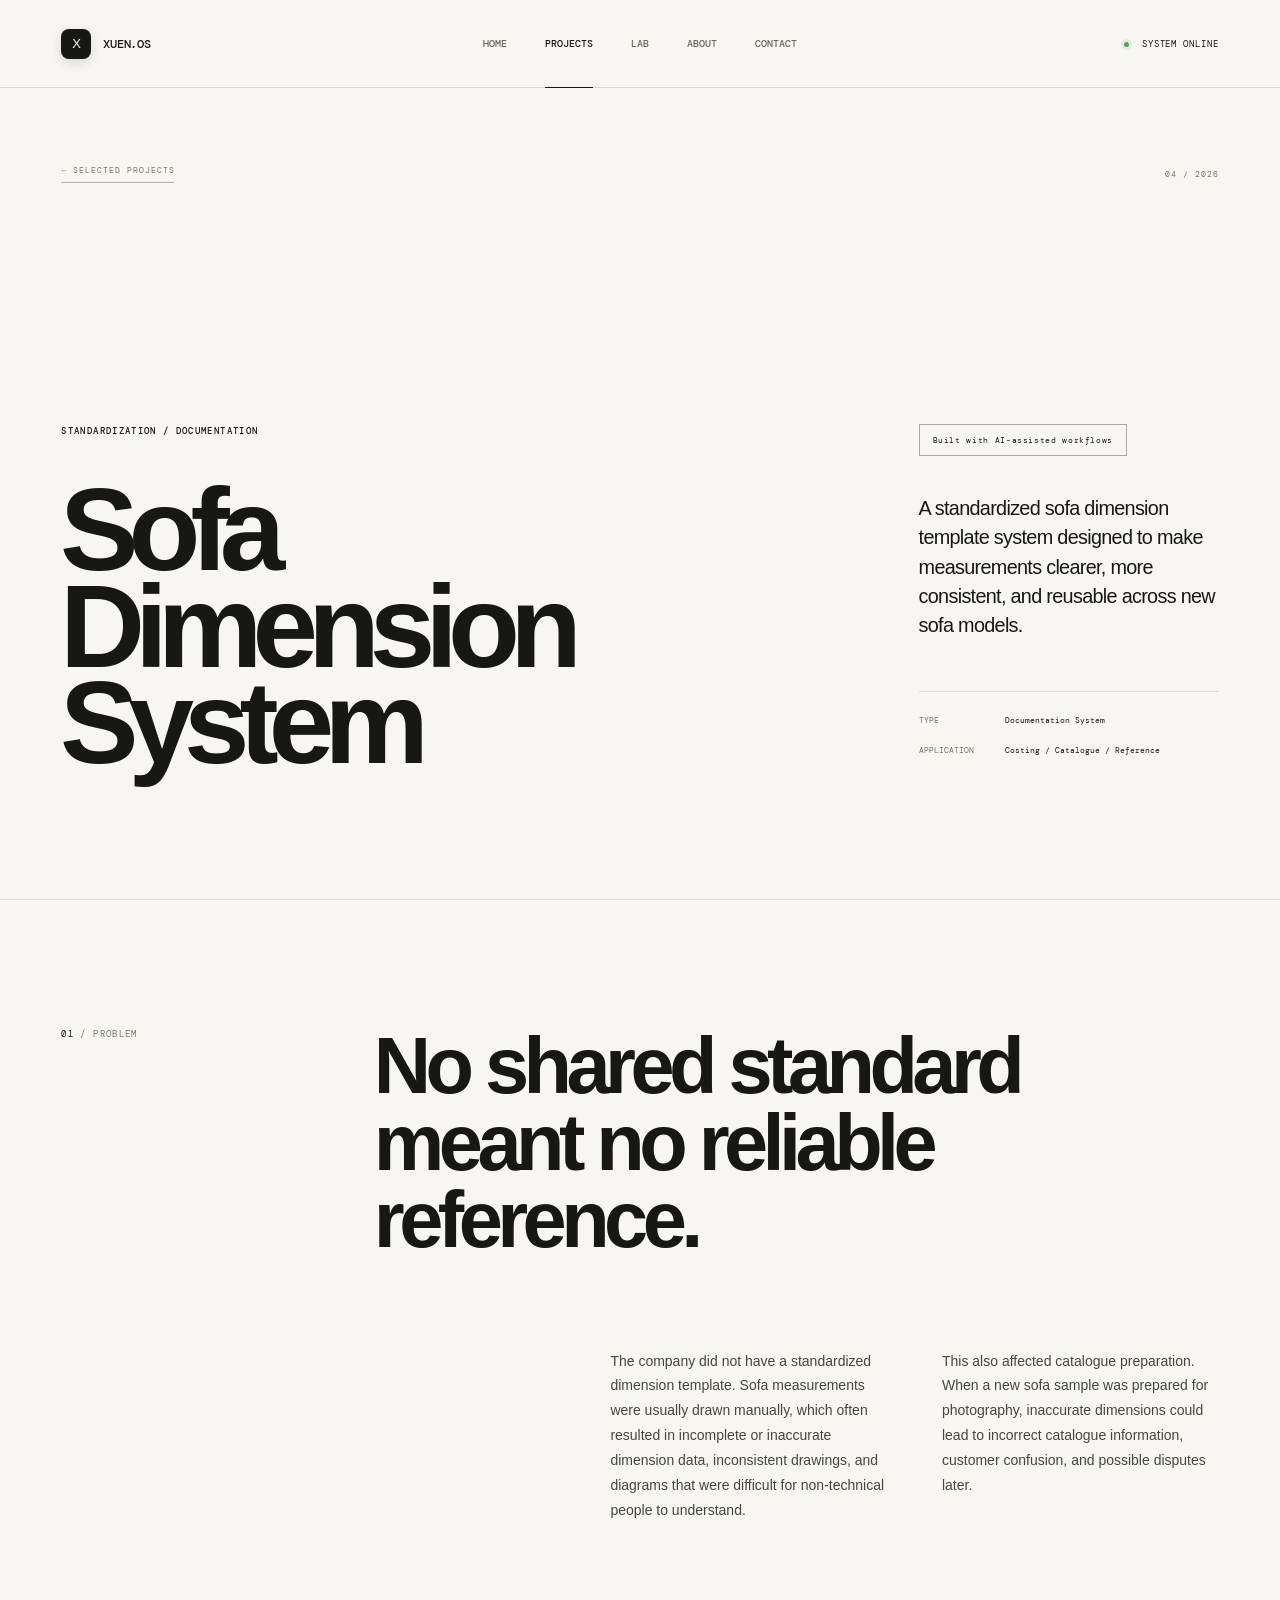
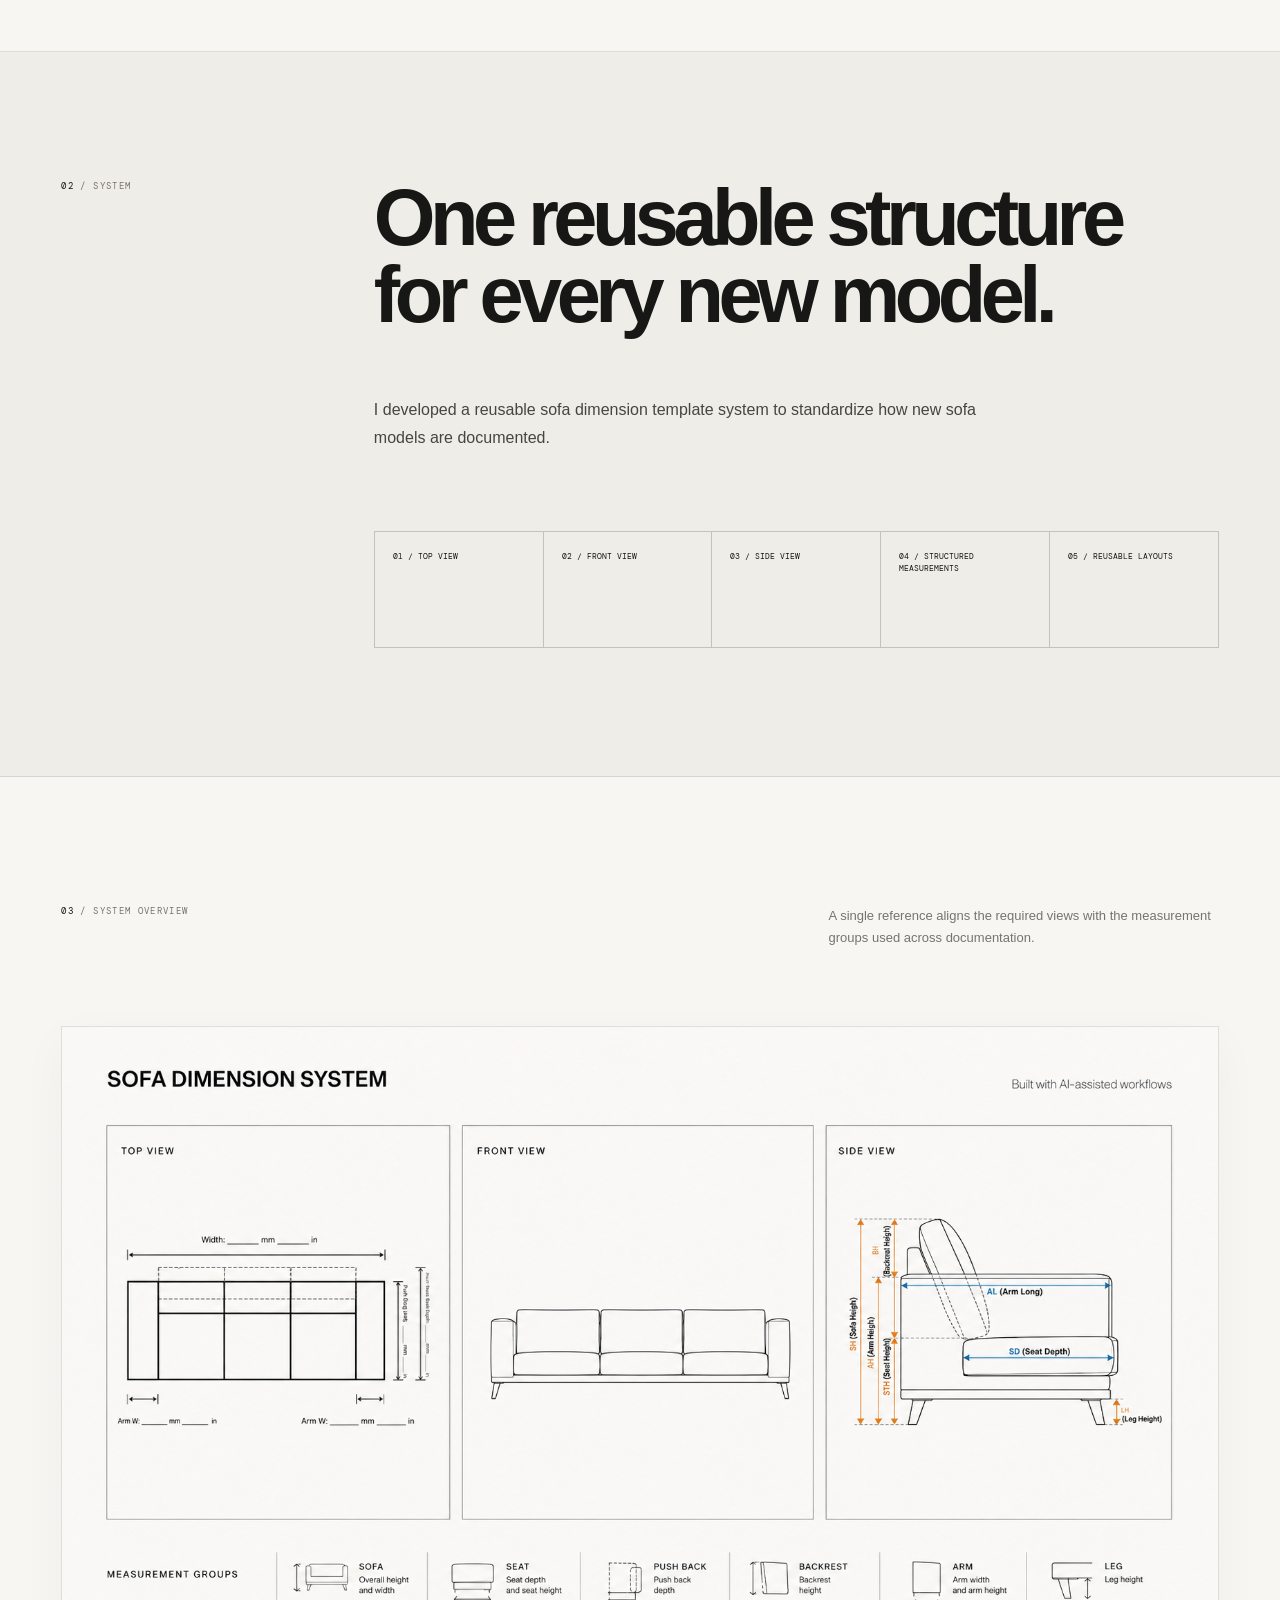
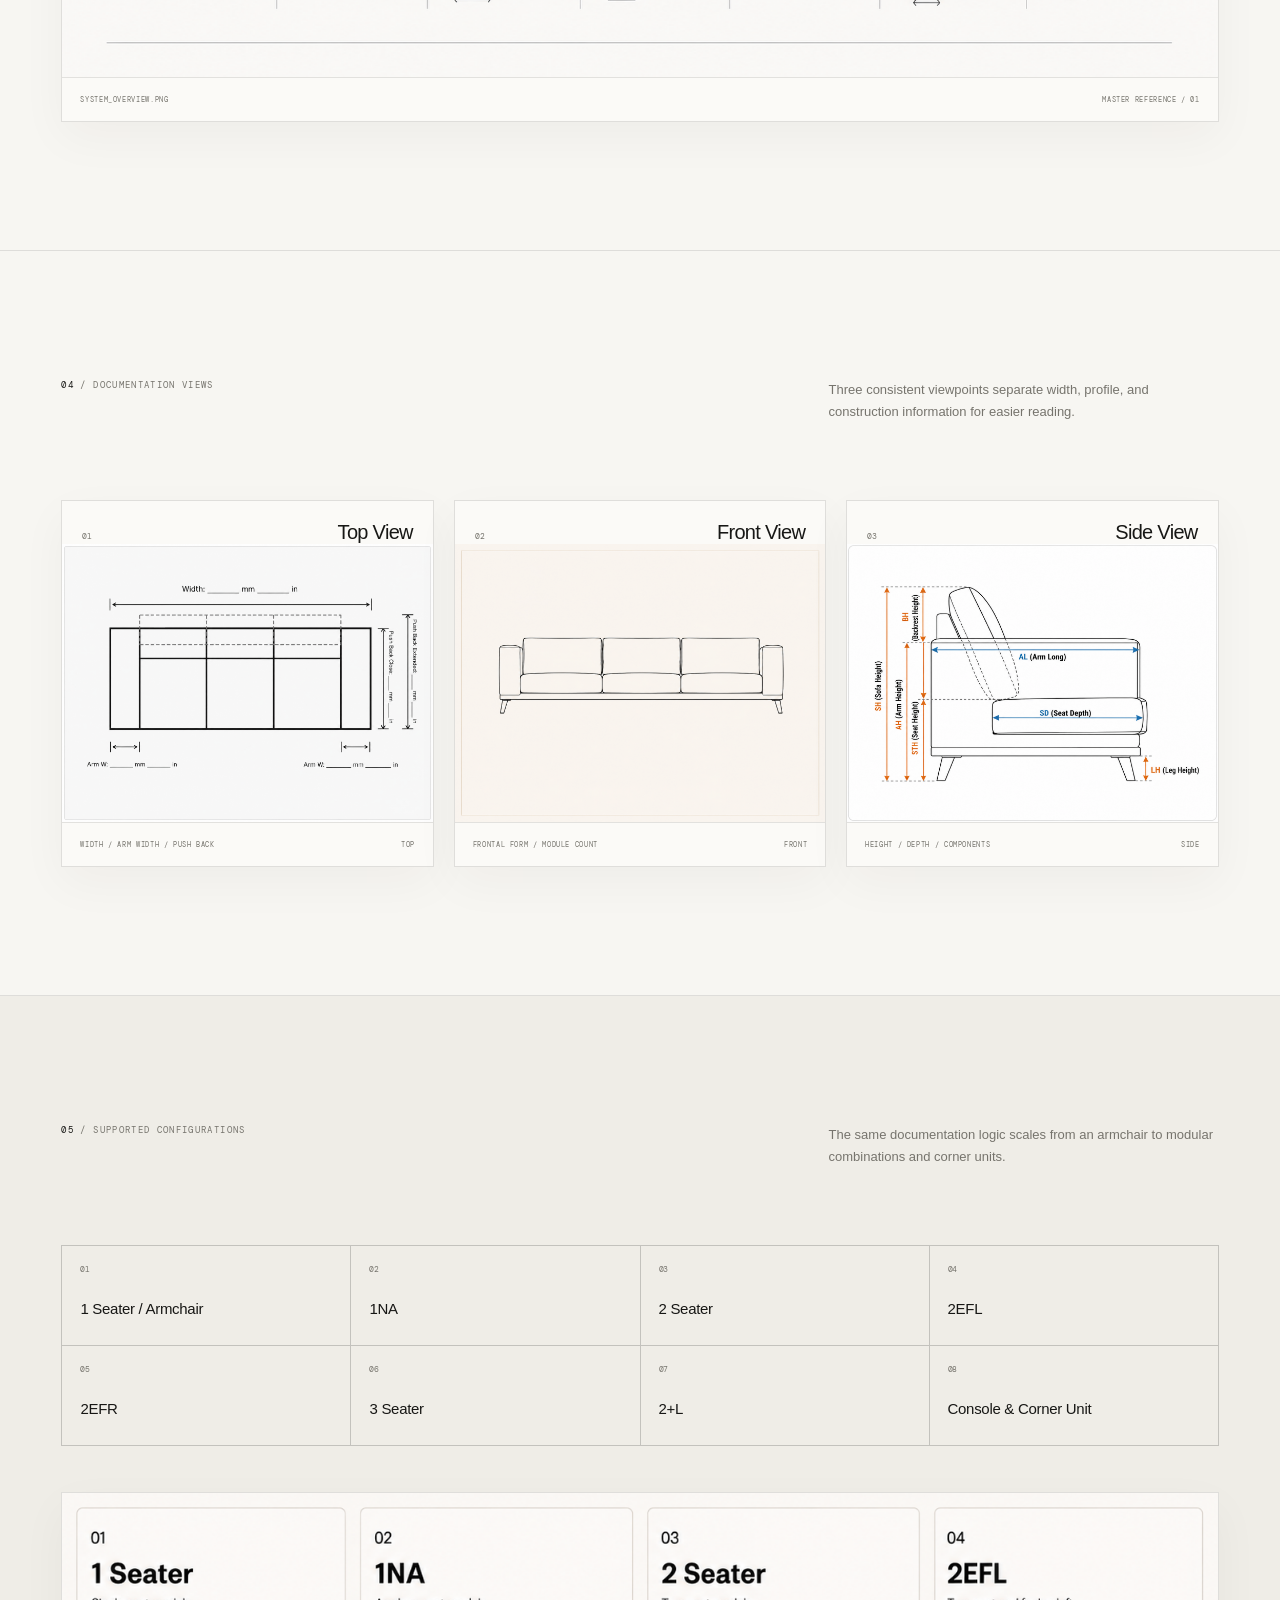
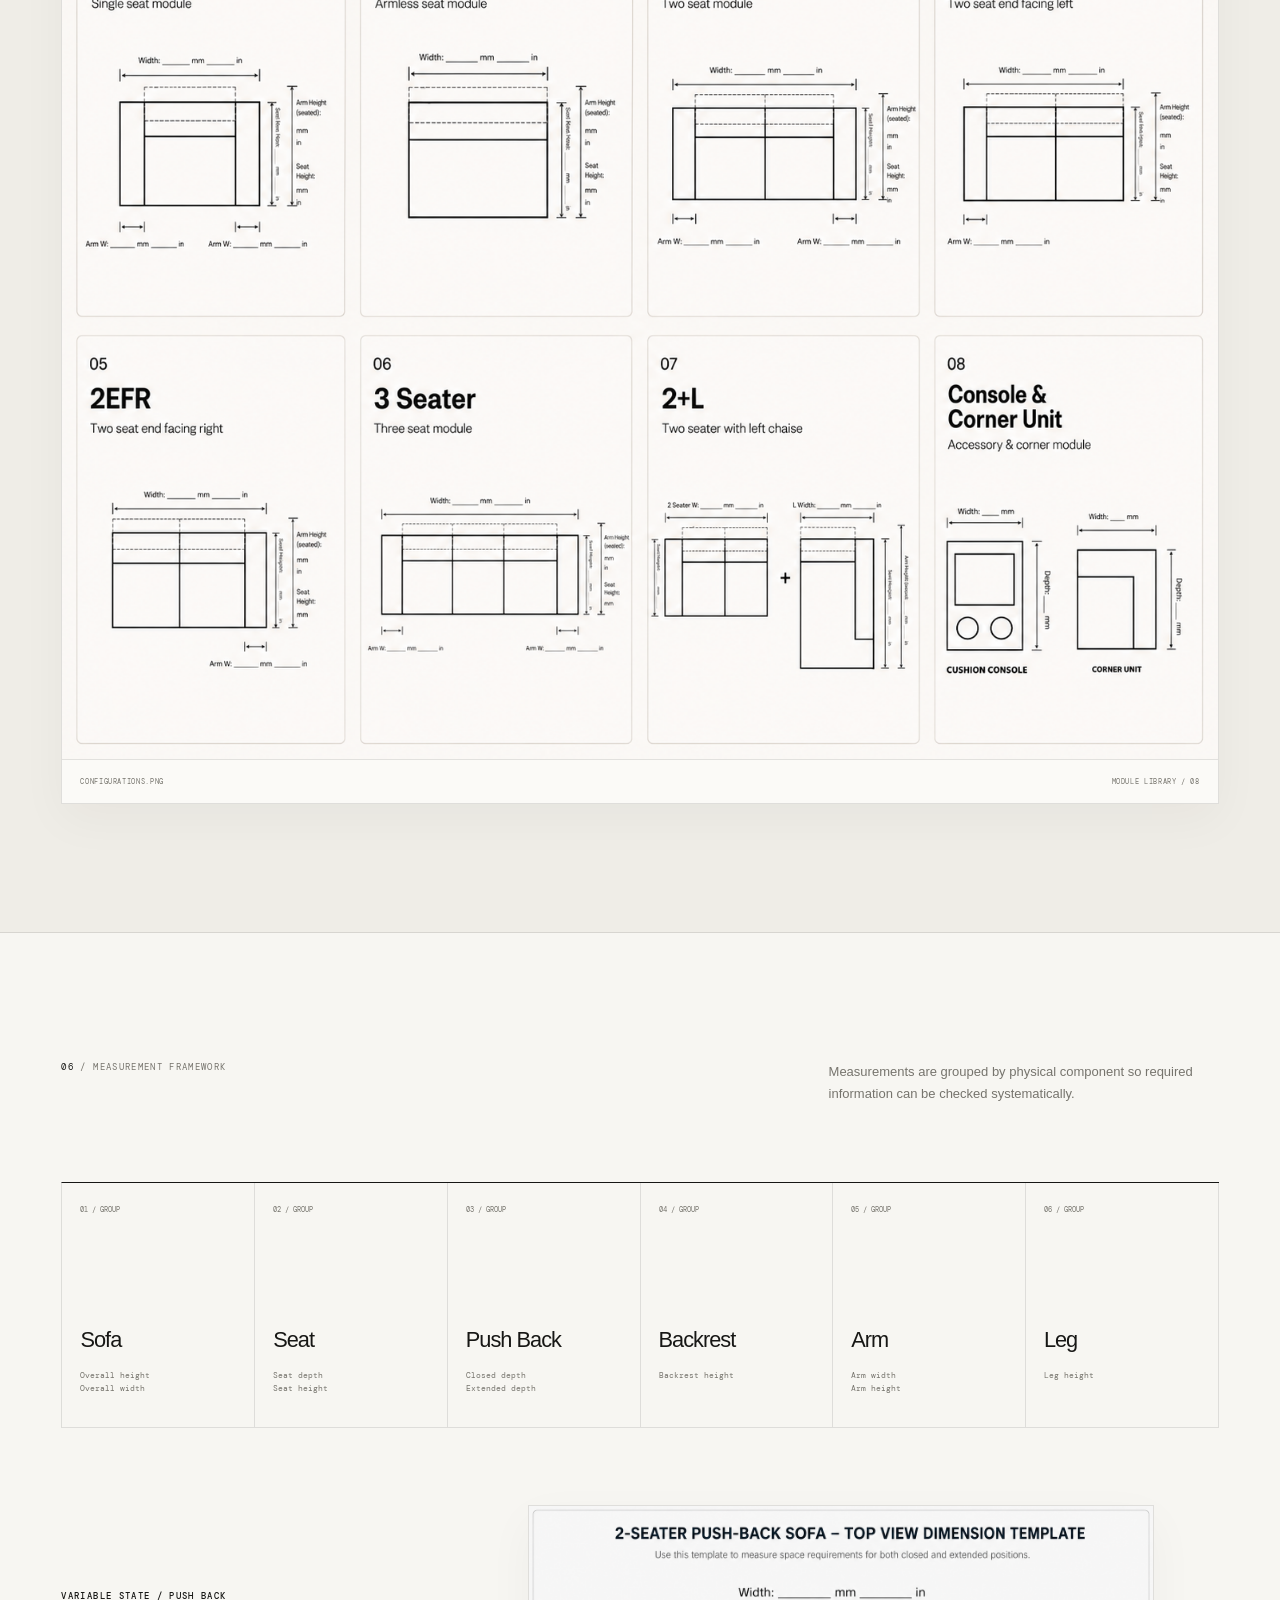
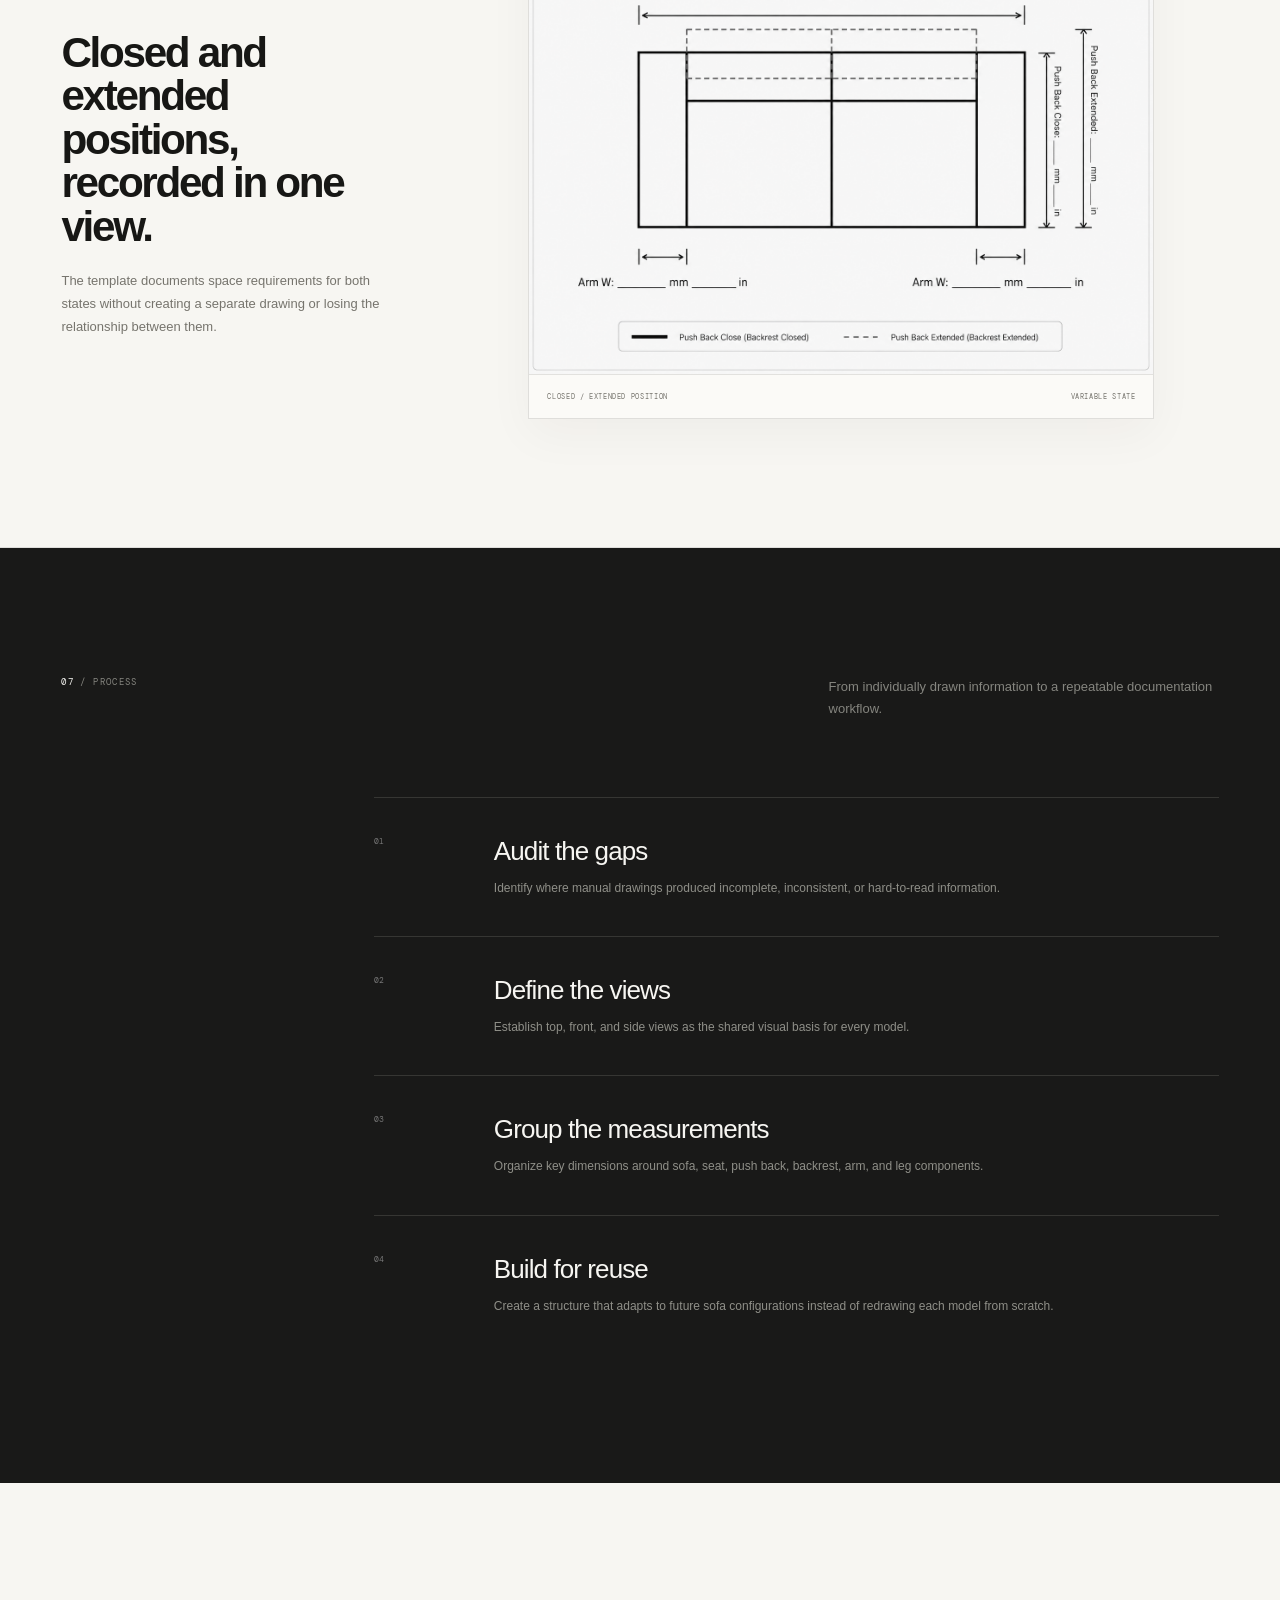
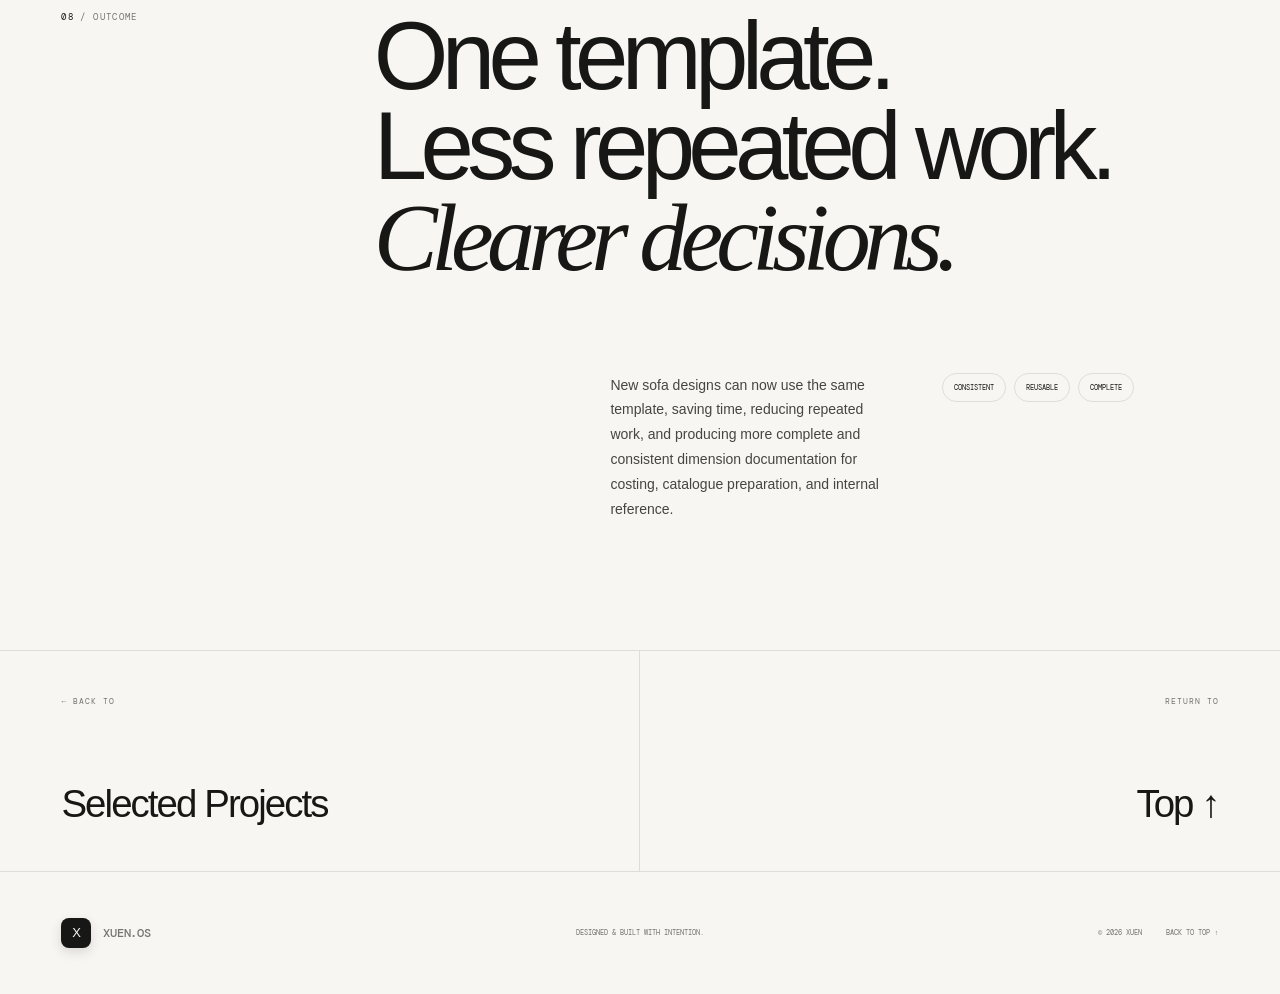
==== sofa-dimension-system.html @ e0b47b75 "Add Sofa Dimension System case study" ====
<!DOCTYPE html>
<html lang="en">
<head>
  <meta charset="UTF-8">
  <meta name="viewport" content="width=device-width, initial-scale=1.0">
  <meta name="description" content="Sofa Dimension System — a standardized, reusable documentation system for sofa measurements.">
  <meta name="theme-color" content="#f2f1ed">
  <title>Sofa Dimension System — XUEN.OS</title>
  <link rel="stylesheet" href="style.css">
</head>
<body>
  <div class="boot-screen" aria-hidden="true">
    <div class="boot-mark">X</div>
    <div class="boot-line"><span></span></div>
  </div>

  <header class="site-header">
    <a class="logo" href="index.html#home" aria-label="XUEN.OS home">
      <span class="logo-glyph">X</span><span>XUEN.OS</span>
    </a>
    <nav class="desktop-nav" aria-label="Primary navigation">
      <a href="index.html#home">Home</a>
      <a class="active" href="index.html#projects">Projects</a>
      <a href="index.html#lab">Lab</a>
      <a href="index.html#about">About</a>
      <a href="index.html#contact">Contact</a>
    </nav>
    <div class="header-status"><span class="status-dot"></span> SYSTEM ONLINE</div>
    <button class="menu-toggle" type="button" aria-expanded="false" aria-controls="mobile-nav">Menu</button>
  </header>

  <nav class="mobile-nav" id="mobile-nav" aria-label="Mobile navigation">
    <a href="index.html#home">Home</a><a href="index.html#projects">Projects</a><a href="index.html#lab">Lab</a><a href="index.html#about">About</a><a href="index.html#contact">Contact</a>
  </nav>

  <main class="case-study">
    <section class="case-hero" aria-labelledby="case-title">
      <div class="case-kicker reveal">
        <a href="index.html#projects">← SELECTED PROJECTS</a>
        <span>04 / 2026</span>
      </div>
      <div class="case-hero-grid">
        <div class="reveal">
          <p class="eyebrow">STANDARDIZATION / DOCUMENTATION</p>
          <h1 class="case-title" id="case-title">Sofa<br>Dimension<br>System</h1>
        </div>
        <div class="case-summary reveal">
          <p class="ai-label">Built with AI-assisted workflows</p>
          <p>A standardized sofa dimension template system designed to make measurements clearer, more consistent, and reusable across new sofa models.</p>
          <div class="case-meta">
            <span><b>TYPE</b>Documentation System</span>
            <span><b>APPLICATION</b>Costing / Catalogue / Reference</span>
          </div>
        </div>
      </div>
    </section>

    <section class="case-section case-text-section" id="problem">
      <div class="case-index reveal"><span>01</span> / PROBLEM</div>
      <div class="case-copy reveal">
        <h2>No shared standard meant no reliable reference.</h2>
        <div class="case-columns">
          <p>The company did not have a standardized dimension template. Sofa measurements were usually drawn manually, which often resulted in incomplete or inaccurate dimension data, inconsistent drawings, and diagrams that were difficult for non-technical people to understand.</p>
          <p>This also affected catalogue preparation. When a new sofa sample was prepared for photography, inaccurate dimensions could lead to incorrect catalogue information, customer confusion, and possible disputes later.</p>
        </div>
      </div>
    </section>

    <section class="case-section case-text-section case-system" id="system">
      <div class="case-index reveal"><span>02</span> / SYSTEM</div>
      <div class="case-copy reveal">
        <h2>One reusable structure for every new model.</h2>
        <p class="case-lead">I developed a reusable sofa dimension template system to standardize how new sofa models are documented.</p>
        <div class="system-principles" aria-label="System components">
          <span>01 / TOP VIEW</span>
          <span>02 / FRONT VIEW</span>
          <span>03 / SIDE VIEW</span>
          <span>04 / STRUCTURED MEASUREMENTS</span>
          <span>05 / REUSABLE LAYOUTS</span>
        </div>
      </div>
    </section>

    <section class="case-section visual-section" id="system-overview">
      <div class="case-section-head reveal">
        <div class="case-index"><span>03</span> / SYSTEM OVERVIEW</div>
        <p>A single reference aligns the required views with the measurement groups used across documentation.</p>
      </div>
      <figure class="technical-figure technical-figure-wide reveal">
        <img src="assets/sofa-dimension-system/system-overview.png" alt="Sofa Dimension System overview showing top, front, and side views with measurement groups" width="1672" height="941">
        <figcaption><span>SYSTEM_OVERVIEW.PNG</span><span>MASTER REFERENCE / 01</span></figcaption>
      </figure>
    </section>

    <section class="case-section documentation-section" id="documentation-views">
      <div class="case-section-head reveal">
        <div class="case-index"><span>04</span> / DOCUMENTATION VIEWS</div>
        <p>Three consistent viewpoints separate width, profile, and construction information for easier reading.</p>
      </div>
      <div class="documentation-grid">
        <figure class="technical-figure reveal">
          <div class="figure-label"><span>01</span><h3>Top View</h3></div>
          <img src="assets/sofa-dimension-system/top-view.png" alt="Top view sofa dimension template" width="1448" height="1086" loading="lazy">
          <figcaption><span>WIDTH / ARM WIDTH / PUSH BACK</span><span>TOP</span></figcaption>
        </figure>
        <figure class="technical-figure reveal">
          <div class="figure-label"><span>02</span><h3>Front View</h3></div>
          <img src="assets/sofa-dimension-system/front-view.png" alt="Front view sofa documentation drawing" width="1448" height="1086" loading="lazy">
          <figcaption><span>FRONTAL FORM / MODULE COUNT</span><span>FRONT</span></figcaption>
        </figure>
        <figure class="technical-figure reveal">
          <div class="figure-label"><span>03</span><h3>Side View</h3></div>
          <img src="assets/sofa-dimension-system/side-view.png" alt="Side view sofa template with height, depth, arm, backrest, and leg measurements" width="1448" height="1086" loading="lazy">
          <figcaption><span>HEIGHT / DEPTH / COMPONENTS</span><span>SIDE</span></figcaption>
        </figure>
      </div>
    </section>

    <section class="case-section configurations-section" id="configurations">
      <div class="case-section-head reveal">
        <div class="case-index"><span>05</span> / SUPPORTED CONFIGURATIONS</div>
        <p>The same documentation logic scales from an armchair to modular combinations and corner units.</p>
      </div>
      <div class="configuration-interface reveal" aria-label="Supported sofa configurations">
        <span><b>01</b>1 Seater / Armchair</span>
        <span><b>02</b>1NA</span>
        <span><b>03</b>2 Seater</span>
        <span><b>04</b>2EFL</span>
        <span><b>05</b>2EFR</span>
        <span><b>06</b>3 Seater</span>
        <span><b>07</b>2+L</span>
        <span><b>08</b>Console &amp; Corner Unit</span>
      </div>
      <figure class="technical-figure technical-figure-wide reveal">
        <img src="assets/sofa-dimension-system/configurations.png" alt="Eight supported sofa dimension configurations" width="1448" height="1086" loading="lazy">
        <figcaption><span>CONFIGURATIONS.PNG</span><span>MODULE LIBRARY / 08</span></figcaption>
      </figure>
    </section>

    <section class="case-section framework-section" id="measurement-framework">
      <div class="case-section-head reveal">
        <div class="case-index"><span>06</span> / MEASUREMENT FRAMEWORK</div>
        <p>Measurements are grouped by physical component so required information can be checked systematically.</p>
      </div>
      <div class="measurement-interface reveal">
        <article><span>01 / GROUP</span><h3>Sofa</h3><p>Overall height<br>Overall width</p></article>
        <article><span>02 / GROUP</span><h3>Seat</h3><p>Seat depth<br>Seat height</p></article>
        <article><span>03 / GROUP</span><h3>Push Back</h3><p>Closed depth<br>Extended depth</p></article>
        <article><span>04 / GROUP</span><h3>Backrest</h3><p>Backrest height</p></article>
        <article><span>05 / GROUP</span><h3>Arm</h3><p>Arm width<br>Arm height</p></article>
        <article><span>06 / GROUP</span><h3>Leg</h3><p>Leg height</p></article>
      </div>
      <div class="push-back-layout">
        <div class="push-back-copy reveal">
          <span class="eyebrow">VARIABLE STATE / PUSH BACK</span>
          <h3>Closed and extended positions,<br>recorded in one view.</h3>
          <p>The template documents space requirements for both states without creating a separate drawing or losing the relationship between them.</p>
        </div>
        <figure class="technical-figure reveal">
          <img src="assets/sofa-dimension-system/push-back.png" alt="Push-back sofa top view template showing closed and extended positions" width="1448" height="1086" loading="lazy">
          <figcaption><span>CLOSED / EXTENDED POSITION</span><span>VARIABLE STATE</span></figcaption>
        </figure>
      </div>
    </section>

    <section class="case-section process-section" id="process">
      <div class="case-section-head reveal">
        <div class="case-index"><span>07</span> / PROCESS</div>
        <p>From individually drawn information to a repeatable documentation workflow.</p>
      </div>
      <ol class="process-timeline reveal">
        <li><span>01</span><div><h3>Audit the gaps</h3><p>Identify where manual drawings produced incomplete, inconsistent, or hard-to-read information.</p></div></li>
        <li><span>02</span><div><h3>Define the views</h3><p>Establish top, front, and side views as the shared visual basis for every model.</p></div></li>
        <li><span>03</span><div><h3>Group the measurements</h3><p>Organize key dimensions around sofa, seat, push back, backrest, arm, and leg components.</p></div></li>
        <li><span>04</span><div><h3>Build for reuse</h3><p>Create a structure that adapts to future sofa configurations instead of redrawing each model from scratch.</p></div></li>
      </ol>
    </section>

    <section class="case-section outcome-section" id="outcome">
      <div class="case-index reveal"><span>08</span> / OUTCOME</div>
      <div class="outcome-copy reveal">
        <p>One template.<br>Less repeated work.<br><em>Clearer decisions.</em></p>
        <div>
          <p>New sofa designs can now use the same template, saving time, reducing repeated work, and producing more complete and consistent dimension documentation for costing, catalogue preparation, and internal reference.</p>
          <div class="outcome-tags"><span>CONSISTENT</span><span>REUSABLE</span><span>COMPLETE</span></div>
        </div>
      </div>
    </section>

    <nav class="project-navigation" aria-label="Project navigation">
      <a href="index.html#projects"><span>← BACK TO</span><strong>Selected Projects</strong></a>
      <a href="#case-title"><span>RETURN TO</span><strong>Top ↑</strong></a>
    </nav>
  </main>

  <footer>
    <a class="logo" href="index.html#home"><span class="logo-glyph">X</span><span>XUEN.OS</span></a>
    <p>DESIGNED &amp; BUILT WITH INTENTION.</p>
    <div><span>© 2026 XUEN</span><a href="#case-title">BACK TO TOP ↑</a></div>
  </footer>

  <script type="module" src="script.js"></script>
</body>
</html>
---- style.css ----
@font-face {
  font-family: "DM Mono";
  src: url("fonts/dm-mono-300.ttf") format("truetype");
  font-style: normal;
  font-weight: 300;
  font-display: swap;
}

@font-face {
  font-family: "DM Mono";
  src: url("fonts/dm-mono-400.ttf") format("truetype");
  font-style: normal;
  font-weight: 400;
  font-display: swap;
}

@font-face {
  font-family: "DM Mono";
  src: url("fonts/dm-mono-500.ttf") format("truetype");
  font-style: normal;
  font-weight: 500;
  font-display: swap;
}

:root {
  --ink: #171715;
  --paper: #f7f6f2;
  --paper-deep: #efede7;
  --line: rgba(23,23,21,.11);
  --muted: #76746d;
  --mono: "DM Mono", ui-monospace, monospace;
  --sans: -apple-system, BlinkMacSystemFont, "SF Pro Display", "Helvetica Neue", Arial, sans-serif;
}

* { box-sizing: border-box; }
html { scroll-behavior: smooth; }
body { margin: 0; background: var(--paper); color: var(--ink); font-family: var(--sans); overflow-x: hidden; -webkit-font-smoothing: antialiased; text-rendering: optimizeLegibility; }
a { color: inherit; text-decoration: none; }
button { color: inherit; font: inherit; }
::selection { background: var(--ink); color: var(--paper); }

.boot-screen { position: fixed; inset: 0; z-index: 99; display: grid; place-content: center; gap: 26px; background: var(--ink); color: var(--paper); transition: opacity .55s ease, visibility .55s; }
.boot-screen.done { opacity: 0; visibility: hidden; }
.boot-mark { font-size: 54px; font-weight: 600; text-align: center; letter-spacing: -.08em; }
.boot-line { width: 120px; height: 1px; background: #444; }
.boot-line span { display: block; width: 0; height: 100%; background: var(--paper); animation: load .8s ease forwards; }
@keyframes load { to { width: 100%; } }

.site-header { height: 88px; padding: 0 4.8vw; border-bottom: 1px solid rgba(23,23,21,.13); display: grid; grid-template-columns: 1fr auto 1fr; align-items: center; position: relative; z-index: 20; }
.logo { display: inline-flex; align-items: center; gap: 12px; width: max-content; font-family: var(--mono); font-size: 12px; font-weight: 500; letter-spacing: -.02em; }
.logo-glyph { display: grid; place-items: center; width: 30px; height: 30px; border-radius: 8px; background: var(--ink); color: var(--paper); font-family: var(--sans); font-size: 13px; box-shadow: 0 4px 12px rgba(17,17,15,.13); }
.desktop-nav { display: flex; height: 100%; align-items: center; gap: 38px; font-family: var(--mono); font-size: 10px; font-weight: 500; text-transform: uppercase; }
.desktop-nav a { height: 100%; display: grid; place-items: center; position: relative; color: #66645e; transition: color .2s; }
.desktop-nav a:hover, .desktop-nav a.active { color: var(--ink); }
.desktop-nav a.active::after { content: ""; height: 1px; background: var(--ink); position: absolute; left: 0; right: 0; bottom: -1px; }
.header-status { justify-self: end; font-family: var(--mono); font-size: 9px; letter-spacing: .1em; }
.status-dot { display: inline-block; width: 5px; height: 5px; border-radius: 50%; margin-right: 7px; background: #55a35d; box-shadow: 0 0 0 3px rgba(85,163,93,.12); }
.menu-toggle, .mobile-nav { display: none; }

.hero { width: 100%; max-width: 1800px; min-height: calc(100vh - 88px); margin: 0 auto; padding: clamp(56px, 5vw, 82px) 4.8vw clamp(82px, 7vw, 118px); display: grid; grid-template-columns: 1.1fr .9fr; gap: 5.4vw; align-items: center; }
.hero-copy { align-self: center; transform: translateY(-1.2vw); }
.eyebrow, .section-index { font-family: var(--mono); font-size: 9px; font-weight: 500; letter-spacing: .15em; }
.eyebrow span { color: var(--muted); margin-left: 18px; }
h1 { font-size: clamp(112px, 12.55vw, 226px); line-height: .77; margin: clamp(42px, 4vw, 62px) 0 clamp(44px, 3.8vw, 60px); font-weight: 600; letter-spacing: -.1em; transform: translateX(-.012em); }
h1 .outline { color: var(--ink); -webkit-text-stroke: 0; }
.hero-subtitle { max-width: 510px; margin: 0; font-size: clamp(20px, 1.65vw, 26px); line-height: 1.44; letter-spacing: -.032em; font-weight: 400; color: #2c2c29; }
.hero-subtitle strong { font-weight: 600; border-bottom: 1px solid rgba(17,17,15,.35); }
.hero-actions { display: flex; gap: 12px; margin-top: 42px; }
.button { display: flex; justify-content: space-between; align-items: center; min-width: 190px; padding: 19px 21px; border: 1px solid rgba(17,17,15,.75); font-family: var(--mono); font-size: 9px; letter-spacing: .08em; transition: transform .25s, box-shadow .25s, background .25s, color .25s; }
.button:hover { transform: translateY(-2px); box-shadow: 0 10px 30px rgba(17,17,15,.09); }
.button-primary { background: var(--ink); color: var(--paper); }
.button-secondary:hover { background: #fff; }
.hero-meta { margin-top: 68px; display: flex; gap: 48px; color: #77756f; font-family: var(--mono); font-size: 8px; font-weight: 500; letter-spacing: .11em; }

.workspace-visual { position: relative; width: min(100%, 620px); margin: 0 1.2vw 0 auto; isolation: isolate; }
.workspace-visual::before { content: ""; position: absolute; z-index: -1; inset: 18px -18px -18px 18px; background: #eeebe4; border: 1px solid rgba(23,23,21,.07); }
.workspace-photo { position: relative; overflow: hidden; aspect-ratio: .84; background: #e9e4dc; box-shadow: 0 34px 72px rgba(54,43,30,.095), 0 8px 22px rgba(54,43,30,.045); }
.workspace-photo::after { content: ""; position: absolute; inset: 0; border: 1px solid rgba(255,255,255,.26); pointer-events: none; }
.workspace-photo img { width: 100%; height: 100%; display: block; object-fit: cover; object-position: 52% 59%; filter: saturate(.78) contrast(.98) brightness(1.01); transform: scale(1.085); transition: transform 1.2s cubic-bezier(.2,.7,.2,1); }
.workspace-visual:hover img { transform: scale(1.1); }
.workspace-visual figcaption { display: flex; justify-content: space-between; gap: 20px; margin-top: 20px; color: #66645f; font: 8px var(--mono); font-weight: 500; letter-spacing: .13em; }
.workspace-visual figcaption span:last-child { color: #8b8982; }

.ticker { overflow: hidden; border-top: 1px solid var(--ink); border-bottom: 1px solid var(--ink); padding: 14px 0; font: 9px var(--mono); white-space: nowrap; }
.ticker div { width: max-content; animation: ticker 28s linear infinite; }
.ticker span { margin: 0 28px; }
@keyframes ticker { to { transform: translateX(-50%); } }

.section { padding: clamp(140px, 12vw, 220px) 4.8vw; border-bottom: 1px solid var(--line); }
.section-index { margin-bottom: clamp(85px, 8vw, 135px); color: var(--muted); }
.section-index span { color: var(--ink); }
.about { display: grid; grid-template-columns: 27% 1fr; }
.about-content { max-width: 970px; }
.about-lead { max-width: 980px; margin: 0 0 100px; font-size: clamp(48px, 6.5vw, 106px); line-height: 1.01; letter-spacing: -.065em; }
.about-lead em, h2 em { font-family: Georgia, serif; font-weight: 400; }
.about-grid { margin-left: 34%; display: grid; grid-template-columns: 1fr 1fr; gap: 50px; font-size: 14px; line-height: 1.75; color: #464640; }
.about-grid p { margin: 0; }

.focus { display: grid; grid-template-columns: 27% 1fr; background: var(--paper-deep); }
.focus > .section-index { grid-row: span 2; }
.section-heading { display: flex; justify-content: space-between; align-items: end; margin-bottom: 75px; }
h2 { font-size: clamp(60px, 7.3vw, 116px); line-height: .91; letter-spacing: -.07em; margin: 0; font-weight: 550; }
.updated { font: 8px var(--mono); color: var(--muted); }
.focus-list article { border-top: 1px solid var(--line); padding: 30px 0; display: grid; grid-template-columns: 60px 1fr auto; gap: 20px; align-items: start; transition: padding .25s; }
.focus-list article:hover { padding-left: 12px; }
.focus-num { font: 9px var(--mono); color: var(--muted); }
.focus-list h3 { margin: 0 0 9px; font-size: 16px; letter-spacing: -.02em; }
.focus-list p { margin: 0; font-size: 12px; color: var(--muted); }
.focus-state { padding: 7px 10px; border: 1px solid var(--line); border-radius: 20px; font: 7px var(--mono); }

.projects-head { display: flex; justify-content: space-between; align-items: end; margin-bottom: 80px; }
.projects-head p { max-width: 320px; font-size: 14px; line-height: 1.7; color: var(--muted); }
.project-grid { display: grid; grid-template-columns: 1fr 1fr; gap: 22px; }
.project-card { min-width: 0; border: 1px solid rgba(17,17,15,.08); background: #fdfcf9; padding: 22px; box-shadow: 0 18px 50px rgba(39,34,26,.055); }
.project-dark { color: #f5f4ef; background: var(--ink); }
.project-wide { grid-column: 1 / -1; }
.project-top { display: flex; justify-content: space-between; padding-bottom: 18px; font: 8px var(--mono); }
.project-visual { height: 300px; background: #dddcd6; overflow: hidden; position: relative; }
.project-dark .project-visual { background: #1d1d1a; border: 1px solid #333; }
.command-visual { display: grid; align-content: center; padding: 11%; font: 9px var(--mono); }
.command-visual > span:first-child { color: #888; margin-bottom: 12px; }
.command-input { border-bottom: 1px solid #555; padding: 0 0 15px; font-size: clamp(12px, 1.5vw, 18px); }
.command-input i { width: 6px; height: 16px; display: inline-block; margin-left: 5px; background: #eee; vertical-align: middle; animation: blink 1s steps(1) infinite; }
.command-visual div { margin-top: 34px; color: #aaa; }
.command-visual b { color: #fff; margin-right: 12px; }
.orbit-visual { display: grid; place-items: center; }
.orbit-visual span { display: grid; place-items: center; z-index: 2; width: 52px; height: 52px; background: var(--ink); color: #fff; }
.orbit { position: absolute; border: 1px solid #aaa; border-radius: 50%; animation: spin 14s linear infinite; }
.orbit::after { content: ""; position: absolute; width: 7px; height: 7px; border-radius: 50%; background: var(--ink); top: 12%; left: 12%; }
.orbit.one { width: 130px; height: 130px; }
.orbit.two { width: 210px; height: 100px; transform: rotate(25deg); animation-direction: reverse; }
.orbit.three { width: 270px; height: 170px; transform: rotate(-25deg); }
@keyframes spin { to { rotate: 360deg; } }
.map-visual { height: 210px; display: flex; justify-content: center; align-items: center; gap: 12px; padding: 20px; font: 8px var(--mono); }
.map-visual span { border: 1px solid #999; background: var(--paper); padding: 18px 20px; }
.map-visual i { width: 7vw; height: 1px; background: #999; }
.project-info { display: grid; grid-template-columns: 1fr 1fr; gap: 15px; padding: 24px 0 8px; }
.project-info h3 { margin: 0; font-size: 30px; letter-spacing: -.05em; }
.project-info p { margin: 0; font-size: 11px; line-height: 1.6; color: #85847e; }
.project-info > span { grid-column: 2; font: 7px var(--mono); color: #85847e; }
.project-link-card { display: block; color: inherit; transition: transform .3s cubic-bezier(.2,.7,.2,1), box-shadow .3s, border-color .3s; }
.project-link-card:hover { transform: translateY(-5px); border-color: rgba(17,17,15,.28); box-shadow: 0 28px 70px rgba(39,34,26,.1); }
.project-link-card:focus-visible { outline: 2px solid var(--ink); outline-offset: 5px; }
.project-link-card .project-info > span { display: flex; justify-content: space-between; align-items: baseline; gap: 20px; }
.project-link-card .project-info b { color: var(--ink); font-weight: 500; white-space: nowrap; }
.sofa-project-visual { height: clamp(300px, 38vw, 560px); background: #f7f5f0; }
.sofa-project-visual img { width: 100%; height: 100%; display: block; object-fit: contain; transition: transform .65s cubic-bezier(.2,.7,.2,1); }
.project-link-card:hover .sofa-project-visual img { transform: scale(1.015); }

.lab { background: #191918; color: var(--paper); }
.lab .section-index { color: #888; }
.lab .section-index span { color: var(--paper); }
.lab-layout { display: grid; grid-template-columns: 37% 1fr; gap: 8vw; }
.lab-intro p { max-width: 320px; margin: 38px 0; color: #999; font-size: 13px; line-height: 1.7; }
.text-button { padding: 0 0 8px; background: none; border: 0; border-bottom: 1px solid #555; font: 9px var(--mono); cursor: pointer; }
.text-button span { display: inline-block; margin-left: 30px; transition: rotate .4s; }
.text-button:hover span { rotate: 180deg; }
.lab-stack article { display: grid; grid-template-columns: 75px 1fr auto; gap: 20px; padding: 28px 0; border-top: 1px solid #333; align-items: center; transition: padding .25s, background .25s; }
.lab-stack article:hover { padding-left: 14px; padding-right: 14px; background: #191917; }
.lab-stack > article > span:first-child { font: 8px var(--mono); color: #777; }
.lab-stack h3 { margin: 0 0 7px; font-size: 20px; font-weight: 500; }
.lab-stack p { margin: 0; font-size: 10px; color: #777; }
.lab-arrow { font-size: 17px; }

.contact { min-height: 70vh; display: flex; flex-direction: column; justify-content: space-between; }
.contact-inner p { font-family: Georgia, serif; font-style: italic; font-size: clamp(32px, 5vw, 70px); margin: 0; }
.contact-inner a { display: flex; justify-content: space-between; align-items: baseline; border-bottom: 3px solid var(--ink); font-size: clamp(70px, 14vw, 210px); line-height: 1.1; font-weight: 500; letter-spacing: -.09em; }
.contact-inner a span { font-size: .25em; }
footer { padding: 46px 4.8vw; display: grid; grid-template-columns: 1fr auto 1fr; align-items: center; font: 7px var(--mono); color: var(--muted); }
footer > div { justify-self: end; display: flex; gap: 24px; }

/* Sofa Dimension System case study */
.case-study { border-bottom: 1px solid var(--line); }
.case-hero { min-height: calc(100vh - 88px); padding: clamp(58px, 6vw, 100px) 4.8vw clamp(100px, 10vw, 170px); display: flex; flex-direction: column; justify-content: space-between; border-bottom: 1px solid var(--line); }
.case-kicker { display: flex; justify-content: space-between; align-items: center; margin-bottom: clamp(90px, 12vw, 180px); color: var(--muted); font: 8px var(--mono); letter-spacing: .12em; }
.case-kicker a { padding-bottom: 7px; border-bottom: 1px solid rgba(23,23,21,.32); transition: color .2s, border-color .2s; }
.case-kicker a:hover, .case-kicker a:focus-visible { color: var(--ink); border-color: var(--ink); }
.case-hero-grid { display: grid; grid-template-columns: minmax(0, 1.45fr) minmax(300px, .55fr); gap: 8vw; align-items: end; }
.case-hero-grid > * { min-width: 0; }
.case-title { max-width: 1000px; margin: 44px 0 0; font-size: clamp(70px, 9.2vw, 168px); line-height: .82; letter-spacing: -.085em; }
.case-summary { padding-bottom: 1.2vw; }
.ai-label { display: inline-block; margin: 0 0 38px; padding: 10px 13px; border: 1px solid rgba(23,23,21,.34); font: 8px var(--mono); letter-spacing: .08em; }
.case-summary > p:nth-child(2) { margin: 0; font-size: clamp(18px, 1.55vw, 25px); line-height: 1.48; letter-spacing: -.035em; }
.case-meta { display: grid; gap: 18px; margin-top: 50px; padding-top: 22px; border-top: 1px solid var(--line); font: 8px var(--mono); line-height: 1.5; }
.case-meta span { display: grid; grid-template-columns: 86px 1fr; }
.case-meta b { color: var(--muted); font-weight: 400; }

.case-section { padding: clamp(110px, 10vw, 185px) 4.8vw; border-bottom: 1px solid var(--line); }
.case-index { color: var(--muted); font: 9px var(--mono); letter-spacing: .15em; }
.case-index span { color: var(--ink); }
.case-text-section { display: grid; grid-template-columns: 27% 1fr; }
.case-copy { max-width: 1100px; }
.case-copy h2 { max-width: 1000px; font-size: clamp(48px, 6.2vw, 102px); line-height: .97; }
.case-columns { margin: clamp(65px, 7vw, 110px) 0 0 28%; display: grid; grid-template-columns: 1fr 1fr; gap: 55px; }
.case-columns p, .case-lead { margin: 0; color: #464640; font-size: 14px; line-height: 1.78; }
.case-system { background: var(--paper-deep); }
.case-lead { max-width: 630px; margin-top: 62px; font-size: 16px; }
.system-principles { display: grid; grid-template-columns: repeat(5, 1fr); margin-top: 78px; border-top: 1px solid rgba(23,23,21,.2); border-left: 1px solid rgba(23,23,21,.2); }
.system-principles span { min-height: 116px; padding: 18px; border-right: 1px solid rgba(23,23,21,.2); border-bottom: 1px solid rgba(23,23,21,.2); font: 8px var(--mono); line-height: 1.5; }

.case-section-head { display: flex; justify-content: space-between; gap: 50px; align-items: start; margin-bottom: clamp(55px, 6vw, 90px); }
.case-section-head > p { max-width: 390px; margin: 0; color: var(--muted); font-size: 13px; line-height: 1.7; }
.technical-figure { min-width: 0; margin: 0; border: 1px solid rgba(23,23,21,.12); background: #fbfaf7; box-shadow: 0 16px 45px rgba(39,34,26,.04); }
.technical-figure img { display: block; width: 100%; height: auto; object-fit: contain; aspect-ratio: auto; background: #fbfaf7; }
.technical-figure figcaption { display: flex; justify-content: space-between; gap: 18px; padding: 17px 18px; border-top: 1px solid var(--line); color: var(--muted); font: 7px var(--mono); letter-spacing: .09em; }
.technical-figure-wide { width: 100%; }
.figure-label { display: flex; justify-content: space-between; align-items: baseline; padding: 20px 20px 0; }
.figure-label span { color: var(--muted); font: 8px var(--mono); }
.figure-label h3 { margin: 0; font-size: 20px; font-weight: 500; letter-spacing: -.035em; }
.documentation-grid { display: grid; grid-template-columns: repeat(3, 1fr); gap: 20px; align-items: start; }
.documentation-grid .technical-figure img { aspect-ratio: 4 / 3; object-fit: contain; }

.configurations-section { background: var(--paper-deep); }
.configuration-interface { display: grid; grid-template-columns: repeat(4, 1fr); margin-bottom: 46px; border-top: 1px solid rgba(23,23,21,.2); border-left: 1px solid rgba(23,23,21,.2); }
.configuration-interface span { min-height: 100px; padding: 18px; border-right: 1px solid rgba(23,23,21,.2); border-bottom: 1px solid rgba(23,23,21,.2); font-size: 15px; letter-spacing: -.02em; }
.configuration-interface b { display: block; margin-bottom: 26px; color: var(--muted); font: 8px var(--mono); font-weight: 400; }

.measurement-interface { display: grid; grid-template-columns: repeat(6, 1fr); border-top: 1px solid var(--ink); border-left: 1px solid var(--line); }
.measurement-interface article { min-height: 245px; padding: 22px 18px; border-right: 1px solid var(--line); border-bottom: 1px solid var(--line); display: flex; flex-direction: column; }
.measurement-interface article > span { color: var(--muted); font: 7px var(--mono); }
.measurement-interface h3 { margin: auto 0 16px; font-size: clamp(18px, 1.7vw, 27px); font-weight: 500; letter-spacing: -.045em; }
.measurement-interface p { min-height: 36px; margin: 0; color: var(--muted); font: 8px/1.65 var(--mono); }
.push-back-layout { display: grid; grid-template-columns: .62fr 1.38fr; gap: 5vw; align-items: center; margin-top: clamp(55px, 6vw, 95px); }
.push-back-layout .technical-figure { width: 83%; justify-self: center; }
.push-back-copy h3 { margin: 28px 0 22px; font-size: clamp(30px, 3.3vw, 56px); line-height: 1.03; letter-spacing: -.055em; font-weight: 550; }
.push-back-copy > p { max-width: 430px; margin: 0; color: var(--muted); font-size: 13px; line-height: 1.75; }

.process-section { background: #191918; color: var(--paper); }
.process-section .case-index, .process-section .case-section-head > p { color: #85857f; }
.process-section .case-index span { color: var(--paper); }
.process-timeline { margin: 0 0 0 27%; padding: 0; list-style: none; counter-reset: process; }
.process-timeline li { display: grid; grid-template-columns: 100px 1fr; gap: 20px; padding: 38px 0; border-top: 1px solid #363633; }
.process-timeline li > span { color: #777; font: 8px var(--mono); }
.process-timeline h3 { margin: 0 0 11px; font-size: 26px; font-weight: 500; letter-spacing: -.035em; }
.process-timeline p { max-width: 570px; margin: 0; color: #8f8f88; font-size: 12px; line-height: 1.7; }

.outcome-section { display: grid; grid-template-columns: 27% 1fr; }
.outcome-copy > p { margin: 0; font-size: clamp(52px, 7.5vw, 122px); line-height: .94; letter-spacing: -.07em; }
.outcome-copy > p em { font-family: Georgia, serif; font-weight: 400; }
.outcome-copy > div { display: grid; grid-template-columns: 1fr 1fr; gap: 55px; margin: clamp(65px, 7vw, 110px) 0 0 28%; }
.outcome-copy > div > p { margin: 0; color: #464640; font-size: 14px; line-height: 1.78; }
.outcome-tags { align-self: start; display: flex; flex-wrap: wrap; gap: 8px; }
.outcome-tags span { padding: 9px 11px; border: 1px solid var(--line); border-radius: 20px; font: 7px var(--mono); }
.project-navigation { display: grid; grid-template-columns: 1fr 1fr; }
.project-navigation a { min-height: 220px; padding: 45px 4.8vw; display: flex; flex-direction: column; justify-content: space-between; border-right: 1px solid var(--line); transition: background .25s, color .25s; }
.project-navigation a:last-child { text-align: right; border-right: 0; }
.project-navigation a:hover, .project-navigation a:focus-visible { background: var(--ink); color: var(--paper); outline: none; }
.project-navigation span { color: var(--muted); font: 8px var(--mono); letter-spacing: .12em; }
.project-navigation strong { font-size: clamp(27px, 3vw, 48px); font-weight: 500; letter-spacing: -.05em; }

.reveal { opacity: 0; transform: translateY(24px); transition: opacity .8s cubic-bezier(.2,.7,.2,1), transform .8s cubic-bezier(.2,.7,.2,1); }
.reveal.visible { opacity: 1; transform: translateY(0); }

@media (max-width: 1000px) {
  .hero { grid-template-columns: 1fr; padding-top: 76px; }
  .hero-copy { transform: none; }
  .workspace-visual { max-width: 700px; margin: 66px auto 0; width: 88%; }
  .about, .focus { grid-template-columns: 1fr; }
  .section-index { margin-bottom: 60px; }
  .focus > .section-index { grid-row: auto; }
  .about-grid { margin-left: 20%; }
  .lab-layout { grid-template-columns: 1fr 1.3fr; }
  .case-hero-grid { grid-template-columns: 1fr; }
  .case-summary { max-width: 620px; }
  .case-text-section, .outcome-section { grid-template-columns: 1fr; gap: 60px; }
  .documentation-grid { grid-template-columns: 1fr; }
  .documentation-grid .technical-figure { max-width: 820px; }
  .measurement-interface { grid-template-columns: repeat(3, 1fr); }
  .push-back-layout { grid-template-columns: 1fr; }
}

@media (max-width: 720px) {
  .site-header { height: 68px; grid-template-columns: 1fr auto; padding: 0 20px; }
  .desktop-nav, .header-status { display: none; }
  .menu-toggle { display: block; border: 0; background: none; padding: 10px 0 10px 20px; font: 9px var(--mono); text-transform: uppercase; }
  .mobile-nav { position: fixed; inset: 68px 0 auto; z-index: 15; display: grid; background: var(--paper); border-bottom: 1px solid var(--ink); padding: 20px; transform: translateY(-130%); transition: transform .35s ease; }
  .mobile-nav.open { transform: translateY(0); }
  .mobile-nav a { padding: 14px 0; border-bottom: 1px solid var(--line); font: 11px var(--mono); text-transform: uppercase; }
  .hero { padding: 62px 20px 86px; min-height: auto; }
  h1 { font-size: 27vw; margin: 42px 0 40px; }
  .hero-actions { flex-direction: column; }
  .hero-meta { flex-direction: column; gap: 10px; margin-top: 54px; }
  .workspace-visual { width: calc(100% - 14px); margin-top: 62px; margin-right: 14px; }
  .workspace-visual::before { inset: 10px -10px -10px 10px; }
  .workspace-visual figcaption { margin-top: 14px; font-size: 6px; }
  .section { padding: 110px 20px; }
  .about-lead { margin-bottom: 50px; }
  .about-grid { margin: 0; grid-template-columns: 1fr; gap: 20px; }
  .section-heading, .projects-head { align-items: start; flex-direction: column; gap: 30px; }
  .focus-list article { grid-template-columns: 35px 1fr; }
  .focus-state { grid-column: 2; width: max-content; }
  .project-grid { grid-template-columns: 1fr; }
  .project-wide { grid-column: auto; }
  .project-visual { height: 240px; }
  .map-visual { flex-wrap: wrap; align-content: center; }
  .map-visual i { width: 20px; }
  .project-info { grid-template-columns: 1fr; }
  .project-info > span { grid-column: 1; }
  .project-link-card .project-info > span { align-items: start; flex-direction: column; }
  .sofa-project-visual { height: 260px; }
  .lab-layout { grid-template-columns: 1fr; gap: 70px; }
  .lab-stack article { grid-template-columns: 55px 1fr auto; }
  .contact { min-height: 55vh; }
  .contact-inner a { font-size: 18vw; }
  footer { grid-template-columns: 1fr auto; gap: 28px; }
  footer > p { display: none; }
  footer > div { flex-direction: column; gap: 8px; text-align: right; }
  .case-hero { min-height: auto; padding: 55px 20px 100px; }
  .case-kicker { margin-bottom: 95px; }
  .case-title { margin-top: 34px; font-size: 21vw; }
  .case-summary { margin-top: 70px; }
  .case-section { padding: 100px 20px; }
  .case-text-section, .outcome-section { gap: 55px; }
  .case-columns, .outcome-copy > div { margin-left: 0; grid-template-columns: 1fr; gap: 25px; }
  .case-copy h2 { font-size: 13vw; }
  .system-principles { grid-template-columns: 1fr; }
  .system-principles span { min-height: 78px; }
  .case-section-head { flex-direction: column; margin-bottom: 48px; }
  .technical-figure figcaption { font-size: 6px; }
  .configuration-interface { grid-template-columns: 1fr 1fr; }
  .configuration-interface span { min-height: 92px; font-size: 13px; }
  .measurement-interface { grid-template-columns: 1fr 1fr; }
  .measurement-interface article { min-height: 185px; }
  .push-back-layout { margin-top: 62px; }
  .push-back-layout .technical-figure { width: 84%; }
  .process-timeline { margin-left: 0; }
  .process-timeline li { grid-template-columns: 50px 1fr; }
  .outcome-copy > p { font-size: 15vw; }
  .project-navigation { grid-template-columns: 1fr; }
  .project-navigation a { min-height: 170px; padding: 35px 20px; border-right: 0; border-bottom: 1px solid var(--line); }
}

@media (prefers-reduced-motion: reduce) {
  *, *::before, *::after { animation-duration: .01ms !important; animation-iteration-count: 1 !important; scroll-behavior: auto !important; transition-duration: .01ms !important; }
}
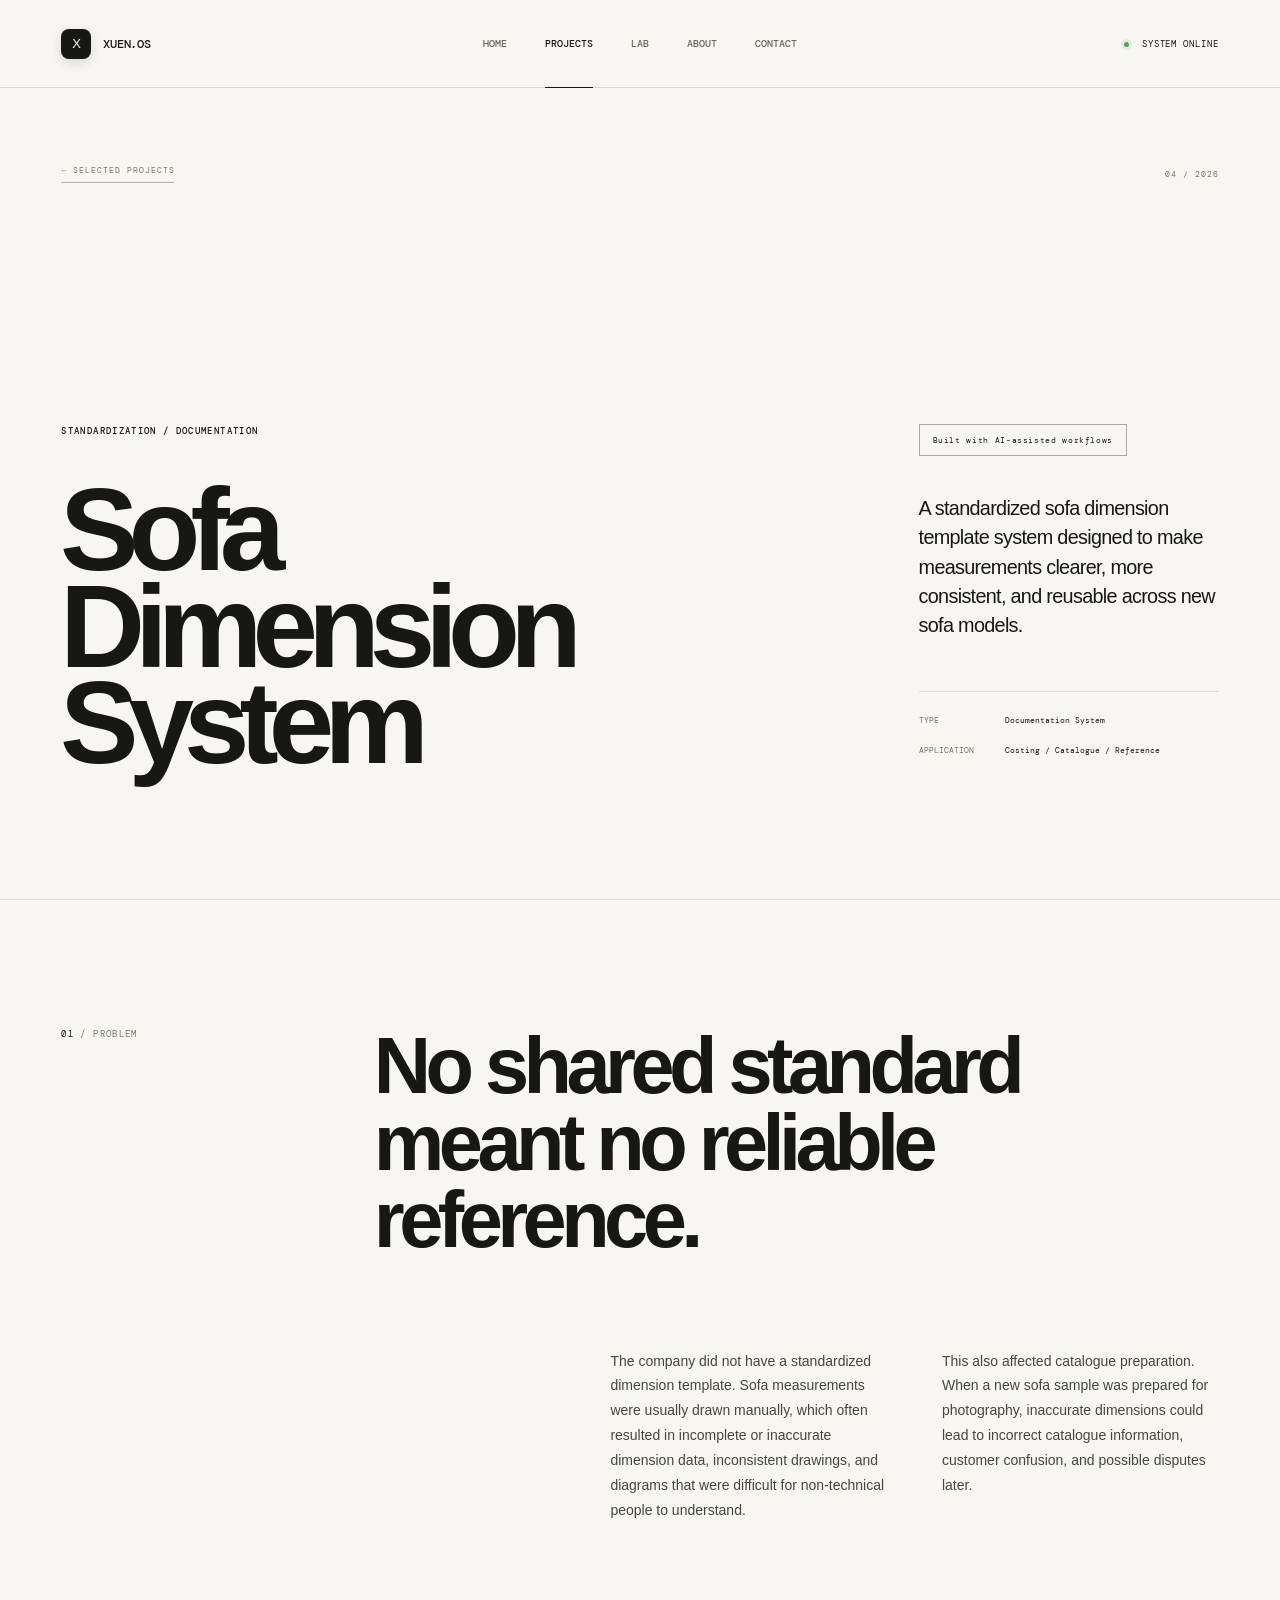
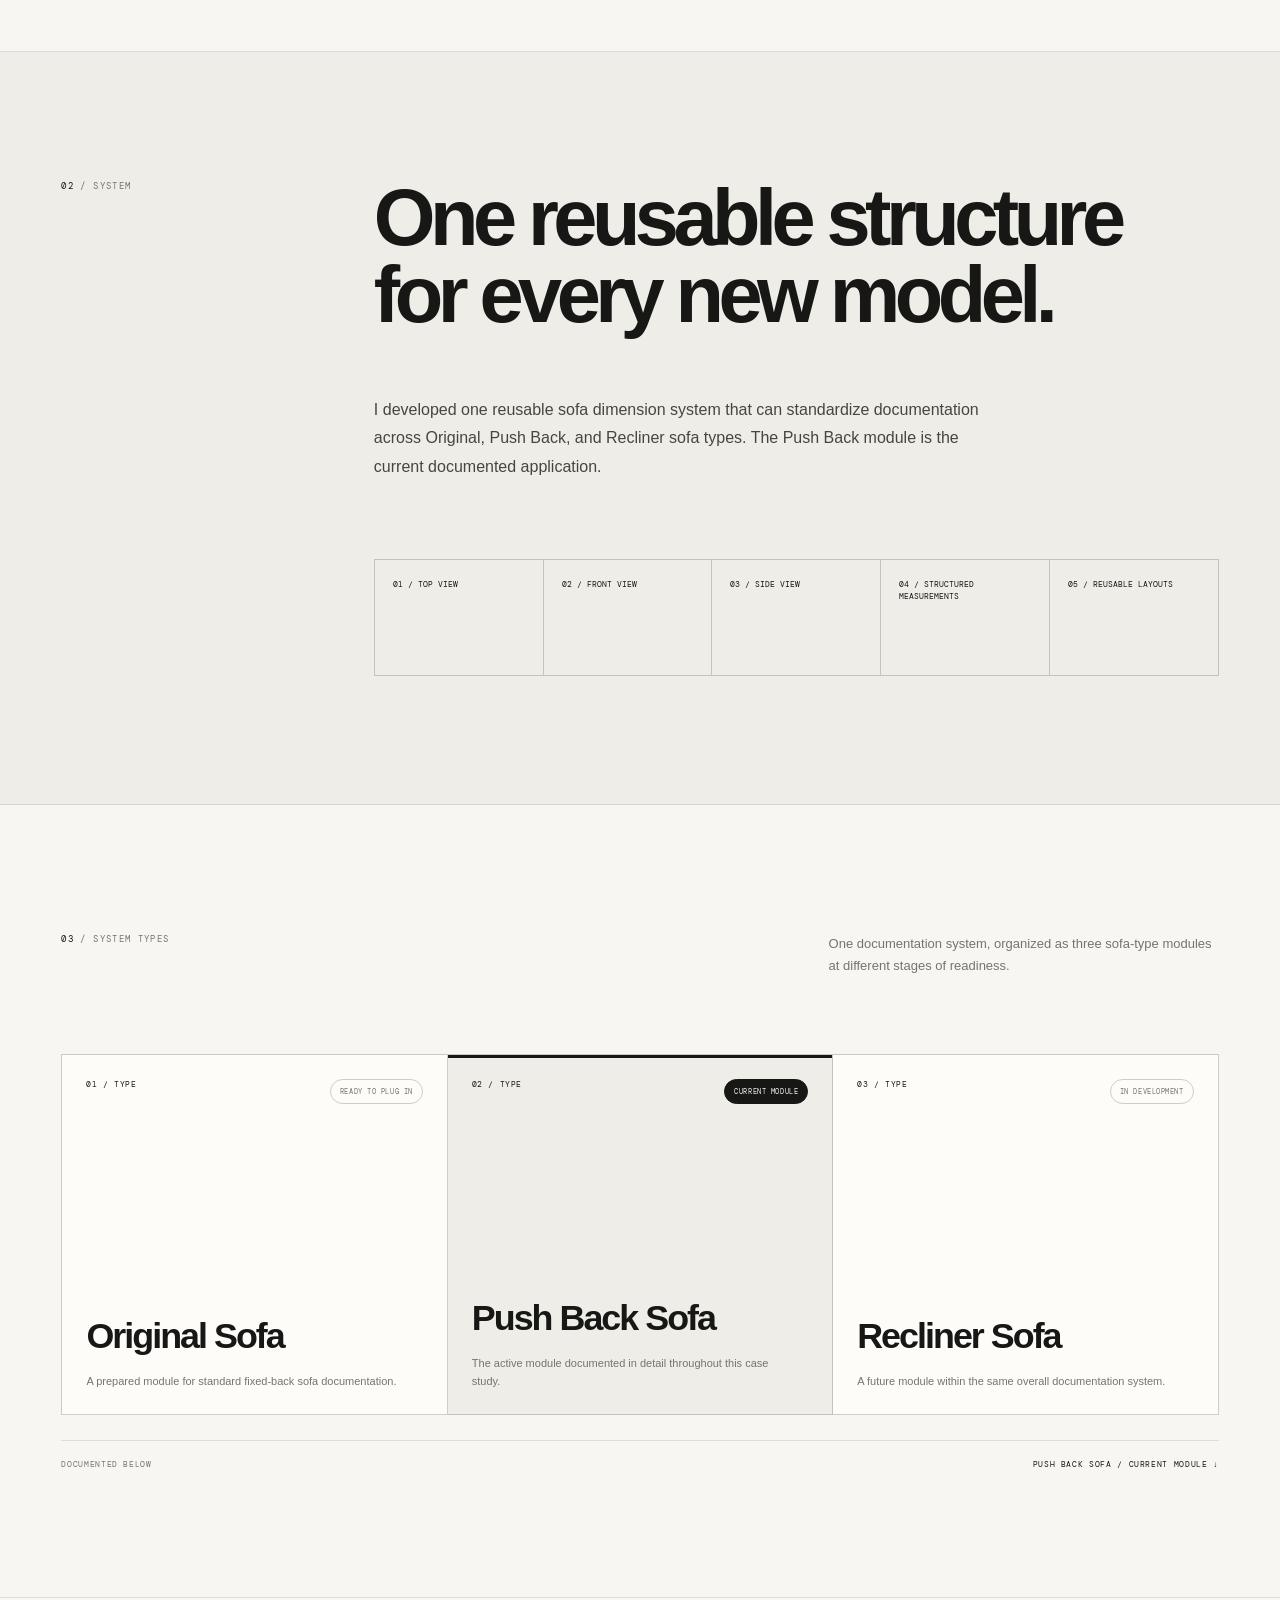
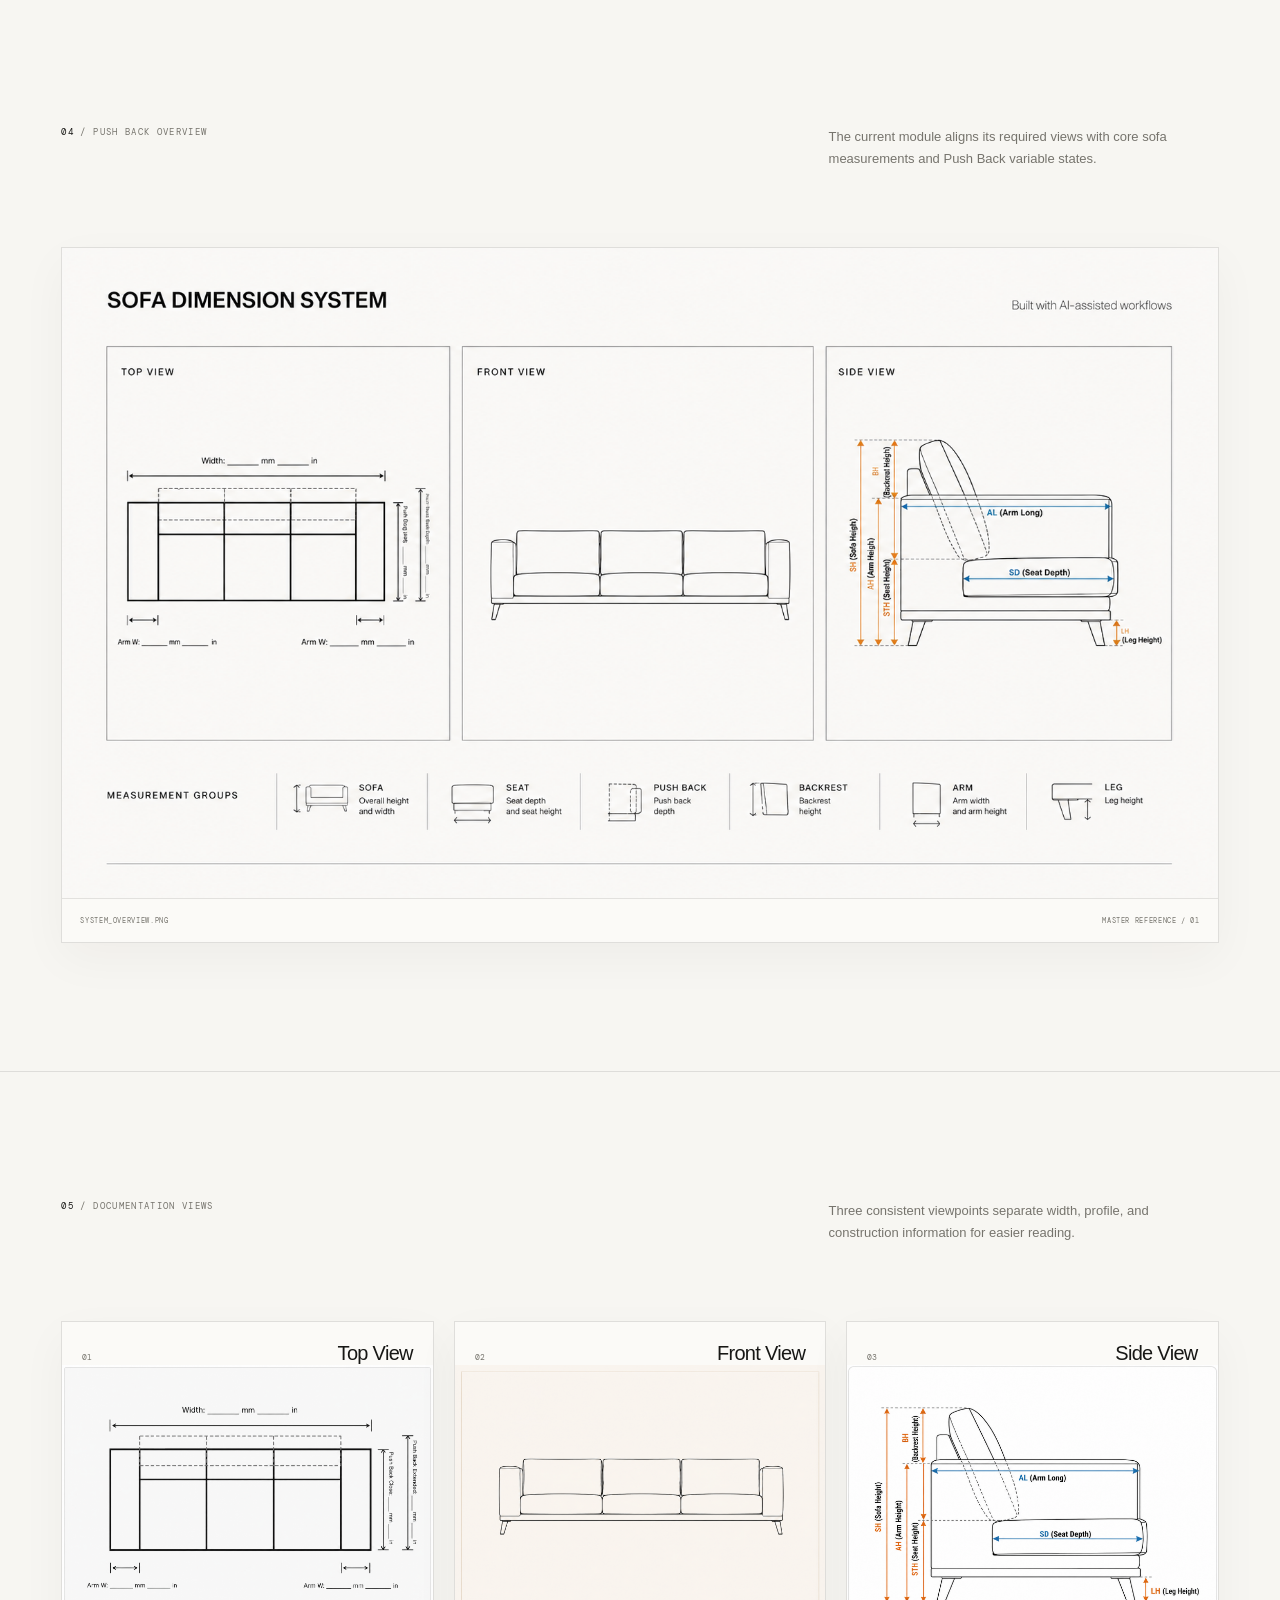
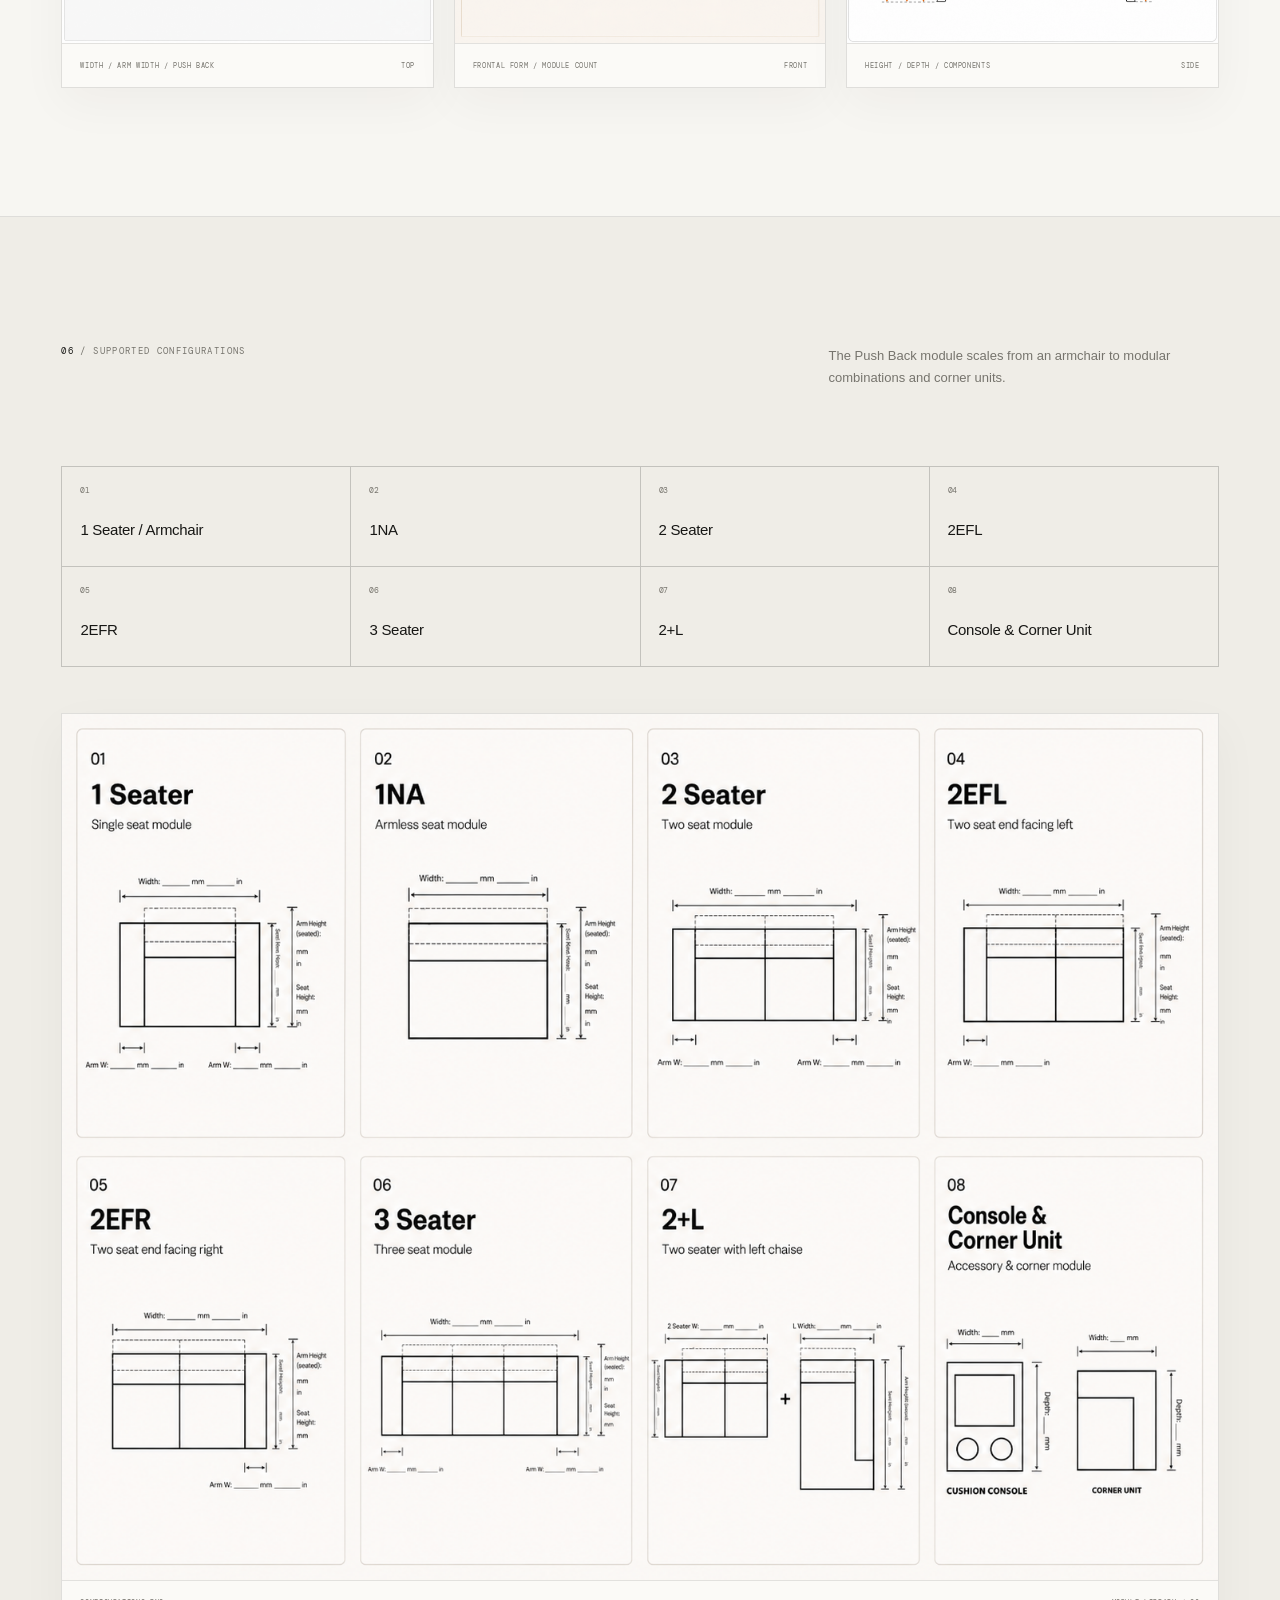
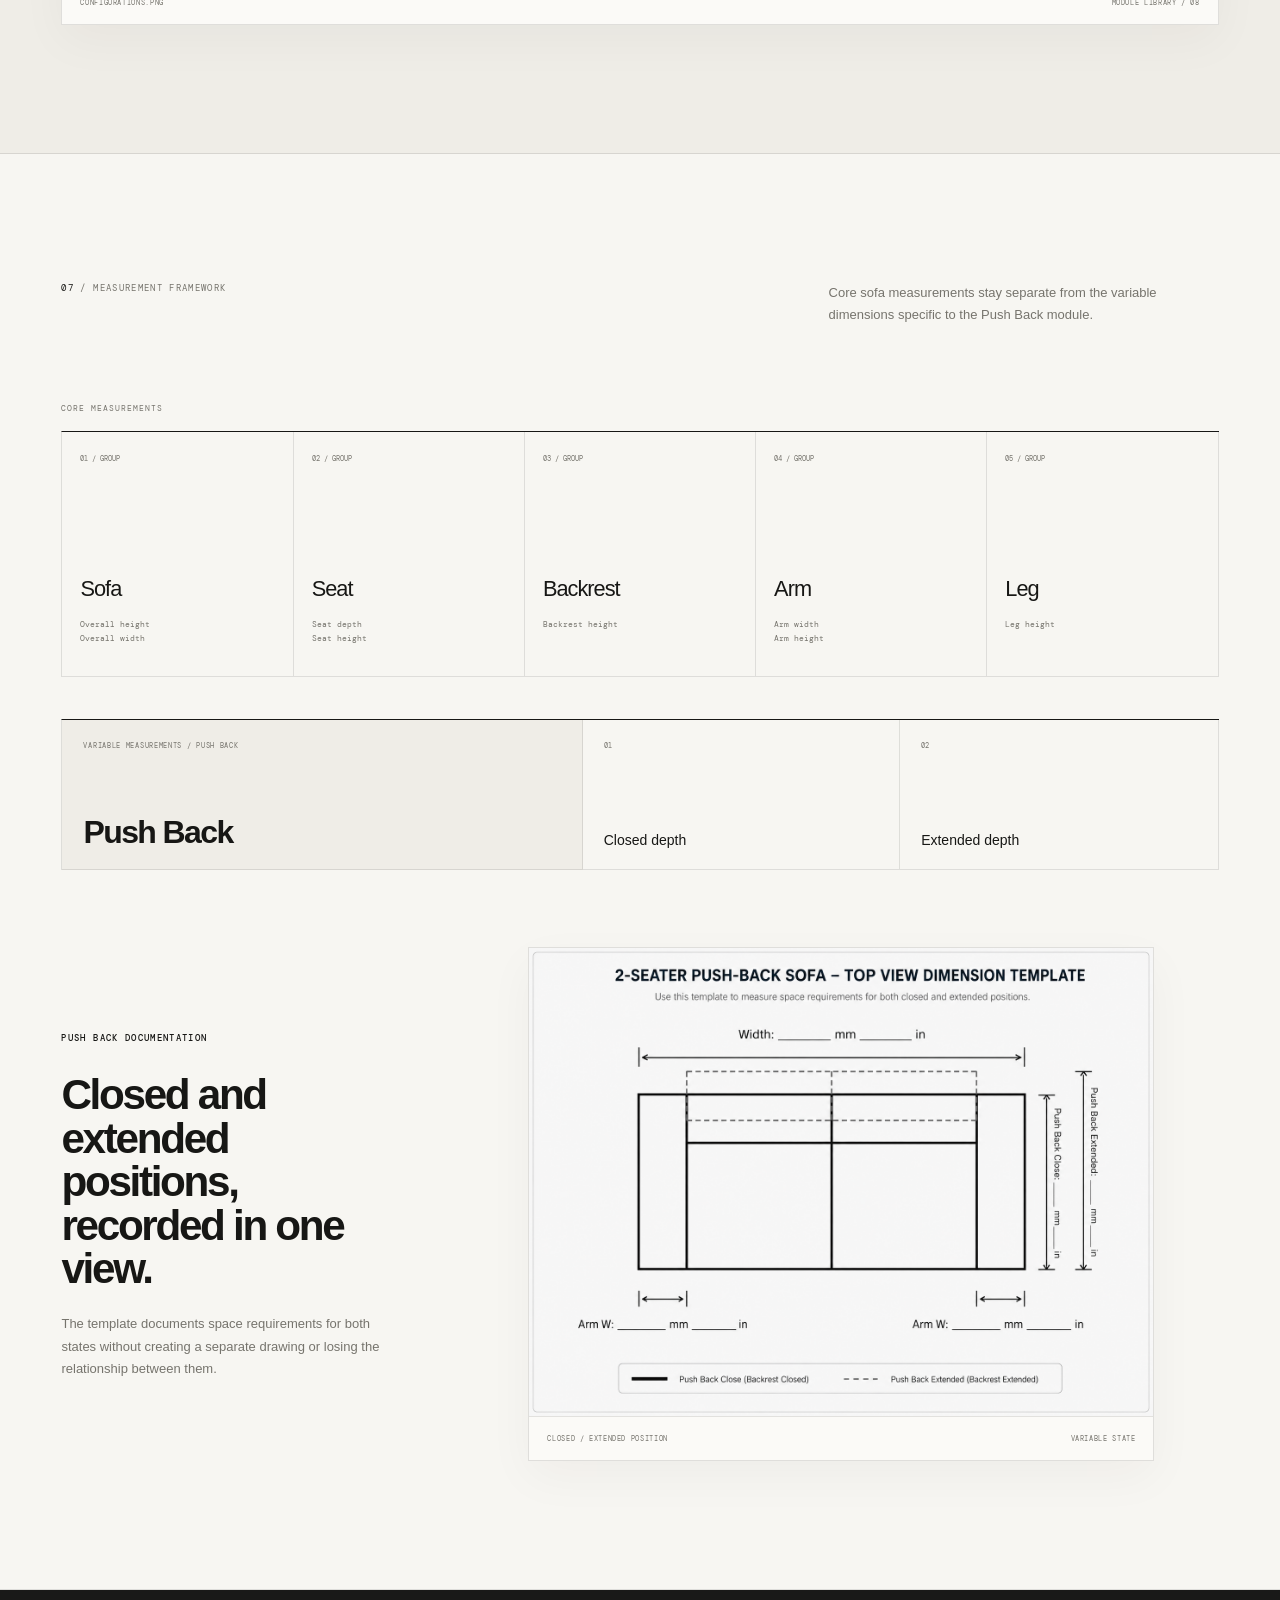
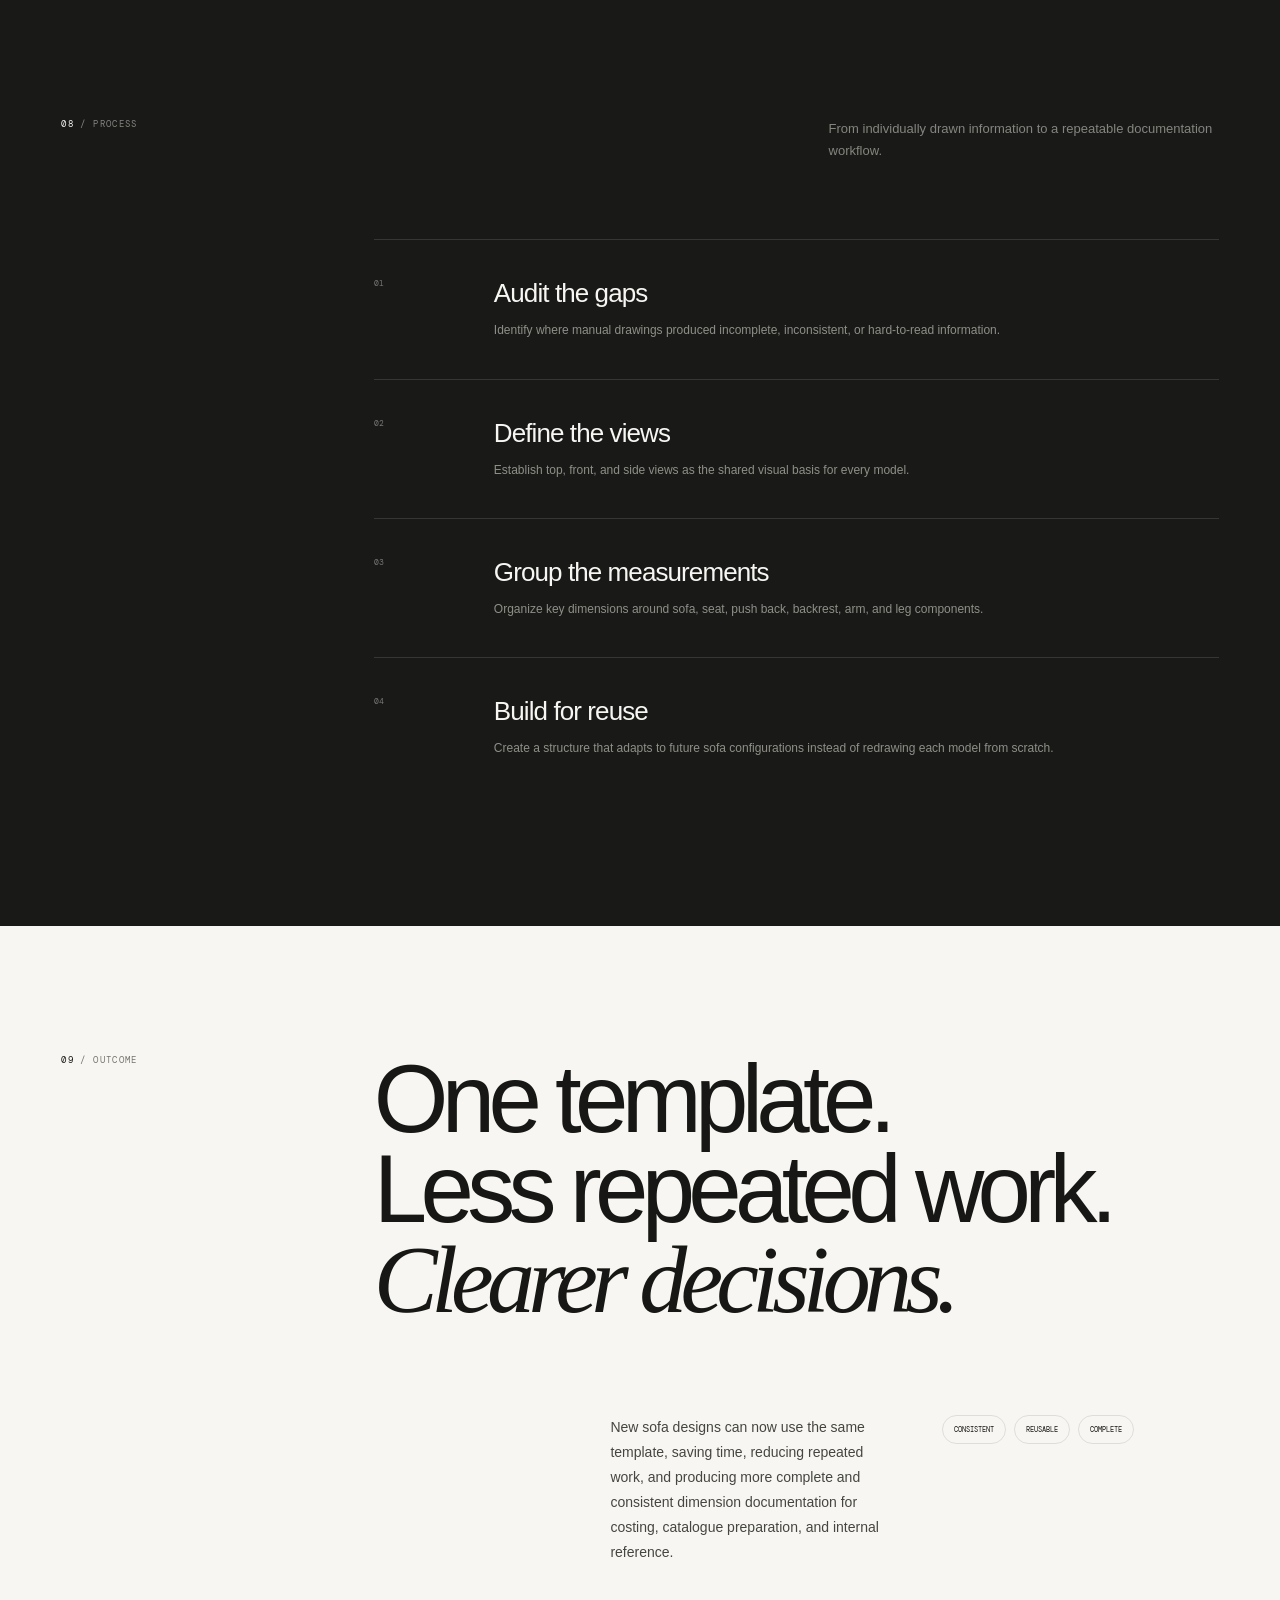
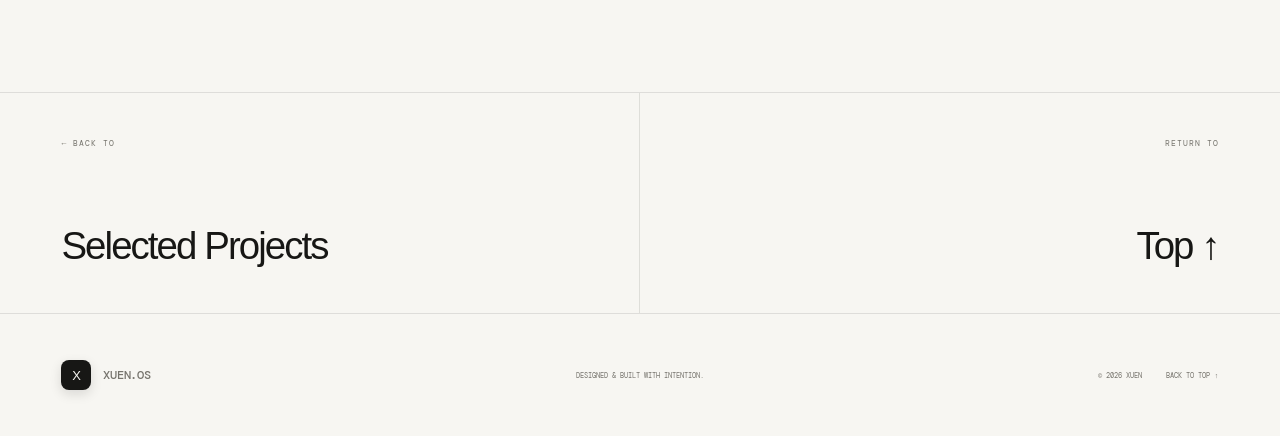
==== commit d41083d2: "Update sofa dimension system and add animated hero visual Restructure the Sofa Dimension System into" ====
--- a/sofa-dimension-system.html
+++ b/sofa-dimension-system.html
@@ -70,7 +70,7 @@
       <div class="case-index reveal"><span>02</span> / SYSTEM</div>
       <div class="case-copy reveal">
         <h2>One reusable structure for every new model.</h2>
-        <p class="case-lead">I developed a reusable sofa dimension template system to standardize how new sofa models are documented.</p>
+        <p class="case-lead">I developed one reusable sofa dimension system that can standardize documentation across Original, Push Back, and Recliner sofa types. The Push Back module is the current documented application.</p>
         <div class="system-principles" aria-label="System components">
           <span>01 / TOP VIEW</span>
           <span>02 / FRONT VIEW</span>
@@ -81,10 +81,41 @@
       </div>
     </section>
 
-    <section class="case-section visual-section" id="system-overview">
-      <div class="case-section-head reveal">
-        <div class="case-index"><span>03</span> / SYSTEM OVERVIEW</div>
-        <p>A single reference aligns the required views with the measurement groups used across documentation.</p>
+    <section class="case-section system-types-section" id="system-types">
+      <div class="case-section-head reveal">
+        <div class="case-index"><span>03</span> / SYSTEM TYPES</div>
+        <p>One documentation system, organized as three sofa-type modules at different stages of readiness.</p>
+      </div>
+      <div class="system-type-grid reveal" aria-label="Sofa Dimension System types">
+        <article class="system-type-card">
+          <div class="system-type-top"><span>01 / TYPE</span><span class="module-state">READY TO PLUG IN</span></div>
+          <div class="system-type-copy">
+            <h3>Original Sofa</h3>
+            <p>A prepared module for standard fixed-back sofa documentation.</p>
+          </div>
+        </article>
+        <article class="system-type-card system-type-current" aria-current="true">
+          <div class="system-type-top"><span>02 / TYPE</span><span class="module-state">CURRENT MODULE</span></div>
+          <div class="system-type-copy">
+            <h3>Push Back Sofa</h3>
+            <p>The active module documented in detail throughout this case study.</p>
+          </div>
+        </article>
+        <article class="system-type-card">
+          <div class="system-type-top"><span>03 / TYPE</span><span class="module-state">IN DEVELOPMENT</span></div>
+          <div class="system-type-copy">
+            <h3>Recliner Sofa</h3>
+            <p>A future module within the same overall documentation system.</p>
+          </div>
+        </article>
+      </div>
+      <p class="system-type-note reveal"><span>DOCUMENTED BELOW</span> PUSH BACK SOFA / CURRENT MODULE ↓</p>
+    </section>
+
+    <section class="case-section visual-section" id="push-back-overview">
+      <div class="case-section-head reveal">
+        <div class="case-index"><span>04</span> / PUSH BACK OVERVIEW</div>
+        <p>The current module aligns its required views with core sofa measurements and Push Back variable states.</p>
       </div>
       <figure class="technical-figure technical-figure-wide reveal">
         <img src="assets/sofa-dimension-system/system-overview.png" alt="Sofa Dimension System overview showing top, front, and side views with measurement groups" width="1672" height="941">
@@ -94,7 +125,7 @@
 
     <section class="case-section documentation-section" id="documentation-views">
       <div class="case-section-head reveal">
-        <div class="case-index"><span>04</span> / DOCUMENTATION VIEWS</div>
+        <div class="case-index"><span>05</span> / DOCUMENTATION VIEWS</div>
         <p>Three consistent viewpoints separate width, profile, and construction information for easier reading.</p>
       </div>
       <div class="documentation-grid">
@@ -118,8 +149,8 @@
 
     <section class="case-section configurations-section" id="configurations">
       <div class="case-section-head reveal">
-        <div class="case-index"><span>05</span> / SUPPORTED CONFIGURATIONS</div>
-        <p>The same documentation logic scales from an armchair to modular combinations and corner units.</p>
+        <div class="case-index"><span>06</span> / SUPPORTED CONFIGURATIONS</div>
+        <p>The Push Back module scales from an armchair to modular combinations and corner units.</p>
       </div>
       <div class="configuration-interface reveal" aria-label="Supported sofa configurations">
         <span><b>01</b>1 Seater / Armchair</span>
@@ -139,20 +170,30 @@
 
     <section class="case-section framework-section" id="measurement-framework">
       <div class="case-section-head reveal">
-        <div class="case-index"><span>06</span> / MEASUREMENT FRAMEWORK</div>
-        <p>Measurements are grouped by physical component so required information can be checked systematically.</p>
-      </div>
+        <div class="case-index"><span>07</span> / MEASUREMENT FRAMEWORK</div>
+        <p>Core sofa measurements stay separate from the variable dimensions specific to the Push Back module.</p>
+      </div>
+      <p class="framework-label reveal">CORE MEASUREMENTS</p>
       <div class="measurement-interface reveal">
         <article><span>01 / GROUP</span><h3>Sofa</h3><p>Overall height<br>Overall width</p></article>
         <article><span>02 / GROUP</span><h3>Seat</h3><p>Seat depth<br>Seat height</p></article>
-        <article><span>03 / GROUP</span><h3>Push Back</h3><p>Closed depth<br>Extended depth</p></article>
-        <article><span>04 / GROUP</span><h3>Backrest</h3><p>Backrest height</p></article>
-        <article><span>05 / GROUP</span><h3>Arm</h3><p>Arm width<br>Arm height</p></article>
-        <article><span>06 / GROUP</span><h3>Leg</h3><p>Leg height</p></article>
+        <article><span>03 / GROUP</span><h3>Backrest</h3><p>Backrest height</p></article>
+        <article><span>04 / GROUP</span><h3>Arm</h3><p>Arm width<br>Arm height</p></article>
+        <article><span>05 / GROUP</span><h3>Leg</h3><p>Leg height</p></article>
+      </div>
+      <div class="variable-measurements reveal">
+        <div>
+          <span>VARIABLE MEASUREMENTS / PUSH BACK</span>
+          <h3>Push Back</h3>
+        </div>
+        <div class="variable-measurement-items">
+          <span><b>01</b>Closed depth</span>
+          <span><b>02</b>Extended depth</span>
+        </div>
       </div>
       <div class="push-back-layout">
         <div class="push-back-copy reveal">
-          <span class="eyebrow">VARIABLE STATE / PUSH BACK</span>
+          <span class="eyebrow">PUSH BACK DOCUMENTATION</span>
           <h3>Closed and extended positions,<br>recorded in one view.</h3>
           <p>The template documents space requirements for both states without creating a separate drawing or losing the relationship between them.</p>
         </div>
@@ -165,7 +206,7 @@
 
     <section class="case-section process-section" id="process">
       <div class="case-section-head reveal">
-        <div class="case-index"><span>07</span> / PROCESS</div>
+        <div class="case-index"><span>08</span> / PROCESS</div>
         <p>From individually drawn information to a repeatable documentation workflow.</p>
       </div>
       <ol class="process-timeline reveal">
@@ -177,7 +218,7 @@
     </section>
 
     <section class="case-section outcome-section" id="outcome">
-      <div class="case-index reveal"><span>08</span> / OUTCOME</div>
+      <div class="case-index reveal"><span>09</span> / OUTCOME</div>
       <div class="outcome-copy reveal">
         <p>One template.<br>Less repeated work.<br><em>Clearer decisions.</em></p>
         <div>
@@ -199,6 +240,6 @@
     <div><span>© 2026 XUEN</span><a href="#case-title">BACK TO TOP ↑</a></div>
   </footer>
 
-  <script type="module" src="script.js"></script>
+  <script src="script.js"></script>
 </body>
 </html>
--- a/style.css
+++ b/style.css
@@ -80,6 +80,62 @@
 .workspace-visual:hover img { transform: scale(1.1); }
 .workspace-visual figcaption { display: flex; justify-content: space-between; gap: 20px; margin-top: 20px; color: #66645f; font: 8px var(--mono); font-weight: 500; letter-spacing: .13em; }
 .workspace-visual figcaption span:last-child { color: #8b8982; }
+
+.system-visual { isolation: isolate; background: radial-gradient(circle at 50% 44%, #faf9f5 0, #f1efe9 58%, #e9e6df 100%); }
+.system-grid { position: absolute; inset: 0; z-index: 0; opacity: .44; background-image: linear-gradient(rgba(23,23,21,.055) 1px, transparent 1px), linear-gradient(90deg, rgba(23,23,21,.055) 1px, transparent 1px); background-size: 48px 48px; mask-image: linear-gradient(to bottom, transparent, #000 14%, #000 86%, transparent); }
+.system-connections { position: absolute; inset: 0; width: 100%; height: 100%; overflow: visible; }
+.system-connections path { fill: none; stroke: rgba(23,23,21,.26); stroke-width: 1; vector-effect: non-scaling-stroke; stroke-dasharray: 2 8; animation: systemSignal 9s linear infinite; }
+.system-connections path:nth-child(2), .system-connections path:nth-child(5) { animation-delay: -3s; }
+.system-connections path:nth-child(3), .system-connections path:nth-child(6) { animation-delay: -6s; }
+.system-node { position: absolute; width: 29%; min-height: 16%; padding: clamp(11px, 1.3vw, 18px); display: flex; flex-direction: column; justify-content: space-between; border: 1px solid rgba(23,23,21,.22); background: rgba(247,246,242,.82); box-shadow: 0 12px 34px rgba(39,34,26,.045); backdrop-filter: blur(3px); animation: systemFloatA 8s ease-in-out infinite, systemNodeActive 24s ease infinite; }
+.system-node::before { content: ""; position: absolute; width: 5px; height: 5px; border: 1px solid var(--ink); border-radius: 50%; background: var(--paper); }
+.system-node::after { content: "ACTIVE"; position: absolute; right: clamp(11px, 1.3vw, 18px); top: clamp(11px, 1.3vw, 18px); opacity: 0; color: var(--ink); font: 5px var(--mono); letter-spacing: .12em; animation: systemActiveTag 24s ease infinite var(--activity-delay, 0s); }
+.system-node span { color: var(--muted); font: clamp(5px, .48vw, 7px) var(--mono); letter-spacing: .11em; }
+.system-node b { font: 500 clamp(10px, 1vw, 14px) var(--mono); letter-spacing: .03em; }
+.system-node i { width: 44%; height: 1px; background: rgba(23,23,21,.22); }
+.node-label-cycle { position: relative; display: block; height: 1.2em; overflow: hidden; }
+.node-label-cycle span { position: absolute; inset: 0; color: var(--ink); font: inherit; letter-spacing: inherit; opacity: 0; transform: translateY(5px); animation: systemNodeLabel 18s ease infinite; }
+.node-label-cycle span:nth-child(2) { animation-delay: 6s; }
+.node-label-cycle span:nth-child(3) { animation-delay: 12s; }
+.node-ai { --activity-delay: 0s; left: 7%; top: 17%; animation-delay: 0s, 0s; }
+.node-ai::before { right: -3px; bottom: 23%; }
+.node-python { --activity-delay: 6s; right: 6%; top: 13%; animation-name: systemFloatB, systemNodeActive; animation-delay: -2s, 6s; }
+.node-python::before { left: -3px; bottom: 18%; }
+.node-systems { --activity-delay: 12s; left: 5%; bottom: 16%; animation-name: systemFloatB, systemNodeActive; animation-delay: -4s, 12s; }
+.node-systems::before { right: -3px; top: 21%; }
+.node-tools { --activity-delay: 18s; right: 5%; bottom: 13%; animation-delay: -6s, 18s; }
+.node-tools::before { left: -3px; top: 18%; }
+.system-core { position: absolute; left: 50%; top: 50%; width: clamp(76px, 7.5vw, 106px); aspect-ratio: 1; transform: translate(calc(-50% + var(--parallax-x, 0px)), calc(-50% + var(--parallax-y, 0px))); display: grid; place-content: center; gap: 8px; text-align: center; background: var(--ink); color: var(--paper); box-shadow: 0 18px 42px rgba(23,23,21,.16), 0 0 0 10px rgba(23,23,21,.035); animation: systemCore 6s ease-in-out infinite; will-change: transform; }
+.system-core span { font-size: clamp(25px, 2.5vw, 38px); font-weight: 600; letter-spacing: -.08em; }
+.system-core small { font: clamp(5px, .45vw, 7px) var(--mono); letter-spacing: .12em; }
+.system-live-status { position: absolute; left: 50%; top: calc(50% + clamp(58px, 6vw, 78px)); width: 92px; height: 15px; transform: translateX(-50%); padding-left: 12px; color: var(--muted); font: 6px var(--mono); letter-spacing: .13em; text-align: center; overflow: hidden; }
+.system-live-status::before { content: ""; position: absolute; left: 1px; top: 4px; width: 4px; height: 4px; border-radius: 50%; background: var(--ink); opacity: .55; }
+.system-live-status span { position: absolute; inset: 0 0 0 12px; opacity: 0; transform: translateY(4px); animation: systemLiveStatus 16s ease infinite; }
+.system-live-status span:nth-child(2) { animation-delay: 4s; }
+.system-live-status span:nth-child(3) { animation-delay: 8s; }
+.system-live-status span:nth-child(4) { animation-delay: 12s; }
+.travel-signal { fill: var(--ink); filter: drop-shadow(0 0 3px rgba(23,23,21,.25)); }
+.signal-dot { position: absolute; width: 6px; height: 6px; border-radius: 50%; background: var(--ink); box-shadow: 0 0 0 0 rgba(23,23,21,.18); animation: systemPulse 3.8s ease-out infinite; }
+.dot-one { left: 35%; top: 31%; }
+.dot-two { right: 31%; top: 35%; animation-delay: -1.2s; }
+.dot-three { left: 31%; bottom: 30%; animation-delay: -2.4s; }
+.system-readout { position: absolute; left: 6%; bottom: 5%; display: flex; gap: 13px; align-items: baseline; color: var(--muted); font: 6px var(--mono); letter-spacing: .1em; }
+.system-readout b { color: var(--ink); font-size: 8px; font-weight: 500; }
+.system-label-cycle { position: absolute; right: 6%; top: 5%; width: 72px; height: 14px; text-align: right; color: var(--muted); font: 7px var(--mono); letter-spacing: .14em; overflow: hidden; }
+.system-label-cycle span { position: absolute; inset: 0; opacity: 0; transform: translateY(7px); animation: systemLabel 12s ease infinite; }
+.system-label-cycle span:nth-child(2) { animation-delay: 3s; }
+.system-label-cycle span:nth-child(3) { animation-delay: 6s; }
+.system-label-cycle span:nth-child(4) { animation-delay: 9s; }
+@keyframes systemFloatA { 0%, 100% { transform: translate3d(var(--parallax-x, 0px), var(--parallax-y, 0px), 0); } 50% { transform: translate3d(var(--parallax-x, 0px), calc(var(--parallax-y, 0px) - 8px), 0); } }
+@keyframes systemFloatB { 0%, 100% { transform: translate3d(var(--parallax-x, 0px), calc(var(--parallax-y, 0px) - 3px), 0); } 50% { transform: translate3d(var(--parallax-x, 0px), calc(var(--parallax-y, 0px) + 6px), 0); } }
+@keyframes systemSignal { 0%, 100% { stroke-dashoffset: 0; opacity: .35; } 50% { stroke-dashoffset: -30; opacity: .72; } }
+@keyframes systemPulse { 0% { transform: scale(.8); box-shadow: 0 0 0 0 rgba(23,23,21,.2); opacity: .85; } 70%, 100% { transform: scale(1); box-shadow: 0 0 0 12px rgba(23,23,21,0); opacity: .35; } }
+@keyframes systemCore { 0%, 100% { box-shadow: 0 18px 42px rgba(23,23,21,.16), 0 0 0 10px rgba(23,23,21,.035); } 50% { box-shadow: 0 20px 48px rgba(23,23,21,.2), 0 0 0 16px rgba(23,23,21,.025); } }
+@keyframes systemLabel { 0%, 4% { opacity: 0; transform: translateY(7px); } 8%, 21% { opacity: 1; transform: translateY(0); } 25%, 100% { opacity: 0; transform: translateY(-7px); } }
+@keyframes systemNodeActive { 0%, 8%, 23%, 100% { border-color: rgba(23,23,21,.22); background: rgba(247,246,242,.82); box-shadow: 0 12px 34px rgba(39,34,26,.045); } 11%, 19% { border-color: rgba(23,23,21,.58); background: rgba(251,250,247,.96); box-shadow: 0 15px 38px rgba(39,34,26,.09), inset 0 2px 0 var(--ink); } }
+@keyframes systemNodeLabel { 0%, 29% { opacity: 1; transform: translateY(0); } 33%, 100% { opacity: 0; transform: translateY(-5px); } }
+@keyframes systemActiveTag { 0%, 8%, 23%, 100% { opacity: 0; } 11%, 19% { opacity: .72; } }
+@keyframes systemLiveStatus { 0%, 3% { opacity: 0; transform: translateY(4px); } 8%, 21% { opacity: .78; transform: translateY(0); } 25%, 100% { opacity: 0; transform: translateY(-4px); } }
 
 .ticker { overflow: hidden; border-top: 1px solid var(--ink); border-bottom: 1px solid var(--ink); padding: 14px 0; font: 9px var(--mono); white-space: nowrap; }
 .ticker div { width: max-content; animation: ticker 28s linear infinite; }
@@ -198,6 +254,19 @@
 .system-principles { display: grid; grid-template-columns: repeat(5, 1fr); margin-top: 78px; border-top: 1px solid rgba(23,23,21,.2); border-left: 1px solid rgba(23,23,21,.2); }
 .system-principles span { min-height: 116px; padding: 18px; border-right: 1px solid rgba(23,23,21,.2); border-bottom: 1px solid rgba(23,23,21,.2); font: 8px var(--mono); line-height: 1.5; }
 
+.system-types-section { background: var(--paper); }
+.system-type-grid { display: grid; grid-template-columns: repeat(3, 1fr); border-top: 1px solid rgba(23,23,21,.2); border-left: 1px solid rgba(23,23,21,.2); }
+.system-type-card { min-height: 360px; padding: 24px; display: flex; flex-direction: column; border-right: 1px solid rgba(23,23,21,.2); border-bottom: 1px solid rgba(23,23,21,.2); background: #fdfcf9; }
+.system-type-card.system-type-current { position: relative; background: var(--paper-deep); box-shadow: inset 0 3px 0 var(--ink); }
+.system-type-top { display: flex; justify-content: space-between; gap: 18px; align-items: start; font: 8px var(--mono); letter-spacing: .07em; }
+.module-state { padding: 7px 9px; border: 1px solid rgba(23,23,21,.2); border-radius: 20px; color: var(--muted); font-size: 7px; white-space: nowrap; }
+.system-type-current .module-state { border-color: var(--ink); background: var(--ink); color: var(--paper); }
+.system-type-copy { margin-top: auto; }
+.system-type-copy h3 { margin: 0 0 17px; font-size: clamp(28px, 2.8vw, 46px); line-height: 1; letter-spacing: -.055em; font-weight: 550; }
+.system-type-copy p { max-width: 320px; margin: 0; color: var(--muted); font-size: 11px; line-height: 1.65; }
+.system-type-note { display: flex; justify-content: space-between; gap: 20px; margin: 25px 0 0; padding-top: 18px; border-top: 1px solid var(--line); font: 8px var(--mono); letter-spacing: .08em; }
+.system-type-note span { color: var(--muted); }
+
 .case-section-head { display: flex; justify-content: space-between; gap: 50px; align-items: start; margin-bottom: clamp(55px, 6vw, 90px); }
 .case-section-head > p { max-width: 390px; margin: 0; color: var(--muted); font-size: 13px; line-height: 1.7; }
 .technical-figure { min-width: 0; margin: 0; border: 1px solid rgba(23,23,21,.12); background: #fbfaf7; box-shadow: 0 16px 45px rgba(39,34,26,.04); }
@@ -215,11 +284,21 @@
 .configuration-interface span { min-height: 100px; padding: 18px; border-right: 1px solid rgba(23,23,21,.2); border-bottom: 1px solid rgba(23,23,21,.2); font-size: 15px; letter-spacing: -.02em; }
 .configuration-interface b { display: block; margin-bottom: 26px; color: var(--muted); font: 8px var(--mono); font-weight: 400; }
 
-.measurement-interface { display: grid; grid-template-columns: repeat(6, 1fr); border-top: 1px solid var(--ink); border-left: 1px solid var(--line); }
+.framework-label { margin: 0 0 18px; color: var(--muted); font: 8px var(--mono); letter-spacing: .12em; }
+.measurement-interface { display: grid; grid-template-columns: repeat(5, 1fr); border-top: 1px solid var(--ink); border-left: 1px solid var(--line); }
 .measurement-interface article { min-height: 245px; padding: 22px 18px; border-right: 1px solid var(--line); border-bottom: 1px solid var(--line); display: flex; flex-direction: column; }
 .measurement-interface article > span { color: var(--muted); font: 7px var(--mono); }
 .measurement-interface h3 { margin: auto 0 16px; font-size: clamp(18px, 1.7vw, 27px); font-weight: 500; letter-spacing: -.045em; }
 .measurement-interface p { min-height: 36px; margin: 0; color: var(--muted); font: 8px/1.65 var(--mono); }
+.variable-measurements { margin-top: 42px; display: grid; grid-template-columns: .9fr 1.1fr; border-top: 1px solid var(--ink); border-left: 1px solid var(--line); }
+.variable-measurements > div { min-height: 150px; padding: 21px; border-right: 1px solid var(--line); border-bottom: 1px solid var(--line); }
+.variable-measurements > div:first-child { display: flex; flex-direction: column; justify-content: space-between; background: var(--paper-deep); }
+.variable-measurements > div:first-child > span { color: var(--muted); font: 7px var(--mono); letter-spacing: .1em; }
+.variable-measurements h3 { margin: 0; font-size: clamp(24px, 2.5vw, 40px); line-height: 1; letter-spacing: -.05em; font-weight: 550; }
+.variable-measurement-items { display: grid; grid-template-columns: 1fr 1fr; padding: 0 !important; }
+.variable-measurement-items span { padding: 21px; display: flex; flex-direction: column; justify-content: space-between; border-right: 1px solid var(--line); font-size: 14px; }
+.variable-measurement-items span:last-child { border-right: 0; }
+.variable-measurement-items b { color: var(--muted); font: 7px var(--mono); font-weight: 400; }
 .push-back-layout { display: grid; grid-template-columns: .62fr 1.38fr; gap: 5vw; align-items: center; margin-top: clamp(55px, 6vw, 95px); }
 .push-back-layout .technical-figure { width: 83%; justify-self: center; }
 .push-back-copy h3 { margin: 28px 0 22px; font-size: clamp(30px, 3.3vw, 56px); line-height: 1.03; letter-spacing: -.055em; font-weight: 550; }
@@ -265,6 +344,7 @@
   .case-text-section, .outcome-section { grid-template-columns: 1fr; gap: 60px; }
   .documentation-grid { grid-template-columns: 1fr; }
   .documentation-grid .technical-figure { max-width: 820px; }
+  .system-type-card { min-height: 310px; }
   .measurement-interface { grid-template-columns: repeat(3, 1fr); }
   .push-back-layout { grid-template-columns: 1fr; }
 }
@@ -280,7 +360,7 @@
   h1 { font-size: 27vw; margin: 42px 0 40px; }
   .hero-actions { flex-direction: column; }
   .hero-meta { flex-direction: column; gap: 10px; margin-top: 54px; }
-  .workspace-visual { width: calc(100% - 14px); margin-top: 62px; margin-right: 14px; }
+  .workspace-visual { width: calc(100vw - 54px); margin-top: 62px; margin-right: 14px; margin-left: 0; }
   .workspace-visual::before { inset: 10px -10px -10px 10px; }
   .workspace-visual figcaption { margin-top: 14px; font-size: 6px; }
   .section { padding: 110px 20px; }
@@ -315,12 +395,18 @@
   .case-copy h2 { font-size: 13vw; }
   .system-principles { grid-template-columns: 1fr; }
   .system-principles span { min-height: 78px; }
+  .system-type-grid { grid-template-columns: 1fr; }
+  .system-type-card { min-height: 240px; }
+  .system-type-note { align-items: start; flex-direction: column; }
   .case-section-head { flex-direction: column; margin-bottom: 48px; }
   .technical-figure figcaption { font-size: 6px; }
   .configuration-interface { grid-template-columns: 1fr 1fr; }
   .configuration-interface span { min-height: 92px; font-size: 13px; }
   .measurement-interface { grid-template-columns: 1fr 1fr; }
   .measurement-interface article { min-height: 185px; }
+  .variable-measurements { grid-template-columns: 1fr; }
+  .variable-measurement-items { grid-template-columns: 1fr 1fr; }
+  .variable-measurements > div { min-height: 125px; }
   .push-back-layout { margin-top: 62px; }
   .push-back-layout .technical-figure { width: 84%; }
   .process-timeline { margin-left: 0; }
@@ -331,5 +417,10 @@
 }
 
 @media (prefers-reduced-motion: reduce) {
+  .travel-signal { display: none; }
+  .node-label-cycle span { opacity: 0 !important; transform: none !important; }
+  .node-label-cycle span:first-child { opacity: 1 !important; }
+  .system-live-status span { opacity: 0 !important; transform: none !important; }
+  .system-live-status span:first-child { opacity: .78 !important; }
   *, *::before, *::after { animation-duration: .01ms !important; animation-iteration-count: 1 !important; scroll-behavior: auto !important; transition-duration: .01ms !important; }
 }
